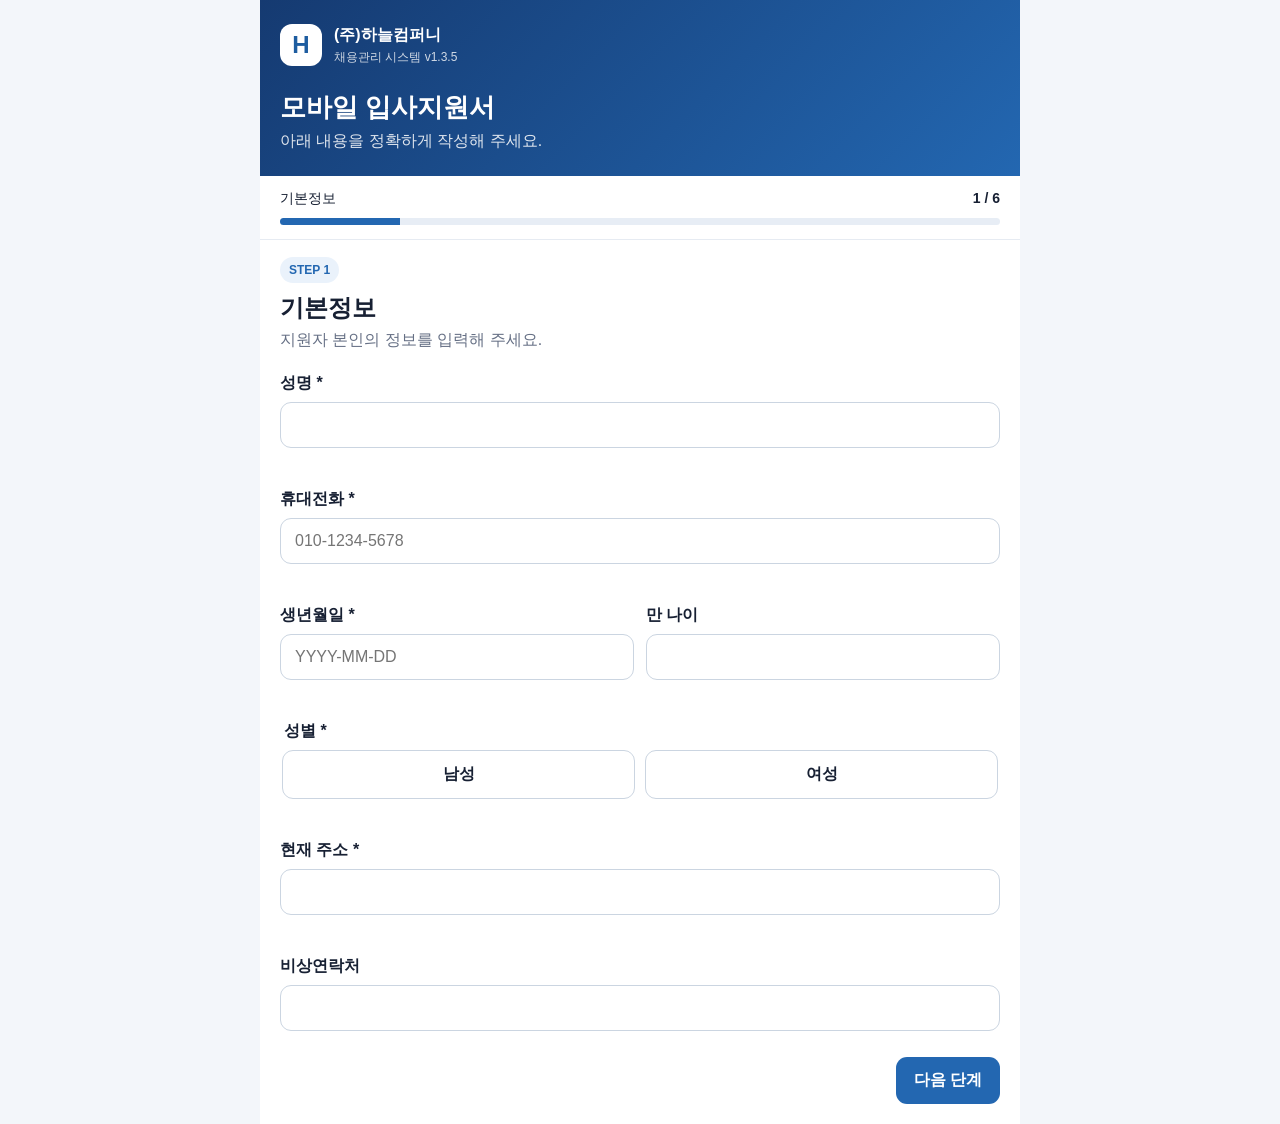
==== index.html @ ff59d613 "1.4.0" ====
<!DOCTYPE html>
<html lang="ko">
<head>
  <meta charset="UTF-8">
  <meta name="viewport" content="width=device-width, initial-scale=1.0, maximum-scale=1.0, user-scalable=no">
  <meta name="description" content="(주)하늘컴퍼니 모바일 입사지원서">
  <title>입사지원서 | (주)하늘컴퍼니</title>
  <link rel="stylesheet" href="./css/style.css?v=1.4.0">
</head>
<body>
<div class="app-container">
  <header class="app-header">
    <div class="brand-row">
      <div class="brand-symbol">H</div>
      <div><strong>(주)하늘컴퍼니</strong><span>채용관리 시스템 v1.3.5</span></div>
    </div>
    <h1>모바일 입사지원서</h1>
    <p>아래 내용을 정확하게 작성해 주세요.</p>
  </header>

  <section class="progress-section">
    <div class="progress-info">
      <span id="currentStepText">기본정보</span>
      <strong><span id="currentStepNumber">1</span> / 6</strong>
    </div>
    <div class="progress-bar"><div id="progressBarFill"></div></div>
  </section>

  <main class="form-container">
    <form id="applicationForm" novalidate>
      <section class="form-step active" data-step="1">
        <div class="section-heading"><span>STEP 1</span><h2>기본정보</h2><p>지원자 본인의 정보를 입력해 주세요.</p></div>
        <div class="form-group"><label for="koreanName">성명 *</label><input id="koreanName" name="koreanName" required><p class="field-error" id="koreanNameError"></p></div>
        <div class="form-group"><label for="phone">휴대전화 *</label><input id="phone" name="phone" type="tel" inputmode="numeric" maxlength="13" placeholder="010-1234-5678" required><p class="field-error" id="phoneError"></p></div>
        <div class="form-row">
          <div class="form-group"><label for="birthDate">생년월일 *</label><input id="birthDate" name="birthDate" inputmode="numeric" maxlength="10" placeholder="YYYY-MM-DD" required><p class="field-error" id="birthDateError"></p></div>
          <div class="form-group"><label for="age">만 나이</label><input id="age" readonly></div>
        </div>
        <fieldset class="form-group"><legend>성별 *</legend><div class="choice-grid"><label><input type="radio" name="gender" value="남성"><span>남성</span></label><label><input type="radio" name="gender" value="여성"><span>여성</span></label></div><p class="field-error" id="genderError"></p></fieldset>
        <div class="form-group"><label for="address">현재 주소 *</label><input id="address" name="address" required><p class="field-error" id="addressError"></p></div>
        <div class="form-group"><label for="emergencyPhone">비상연락처</label><input id="emergencyPhone" name="emergencyPhone" type="tel" inputmode="numeric" maxlength="13"></div>
        <div class="navigation"><span></span><button type="button" class="btn primary" data-next="2">다음 단계</button></div>
      </section>

      <section class="form-step" data-step="2">
        <div class="section-heading"><span>STEP 2</span><h2>학력 및 경력사항</h2><p>최종학력과 최근 경력을 입력해 주세요.</p></div>
        <div class="form-row">
          <div class="form-group"><label for="graduationYear">졸업년도</label><input id="graduationYear" name="graduationYear" type="number" inputmode="numeric"></div>
          <div class="form-group"><label for="schoolName">학교명</label><input id="schoolName" name="schoolName"></div>
        </div>
        <div id="careerContainer"></div>
        <div class="navigation"><button type="button" class="btn secondary" data-prev="1">이전</button><button type="button" class="btn primary" data-next="3">다음 단계</button></div>
      </section>

      <section class="form-step" data-step="3">
        <div class="section-heading"><span>STEP 3</span><h2>근무조건</h2><p>희망 근무조건을 선택해 주세요.</p></div>
        <fieldset class="form-group"><legend>희망 근무형태</legend><div class="choice-grid"><label><input type="radio" name="workType" value="주간"><span>주간</span></label><label><input type="radio" name="workType" value="야간"><span>야간</span></label><label><input type="radio" name="workType" value="2교대"><span>2교대</span></label><label><input type="radio" name="workType" value="상관없음"><span>상관없음</span></label></div></fieldset>
        <fieldset class="form-group"><legend>출퇴근 방법</legend><div class="choice-grid"><label><input type="radio" name="commuteType" value="자차"><span>자차</span></label><label><input type="radio" name="commuteType" value="대중교통"><span>대중교통</span></label><label><input type="radio" name="commuteType" value="통근버스"><span>통근버스</span></label><label><input type="radio" name="commuteType" value="도보"><span>도보</span></label></div></fieldset>
        <div class="form-group hidden" id="shuttleLocationGroup">
          <label for="shuttleLocation">통근버스 탑승 희망 위치 *</label>
          <input id="shuttleLocation" name="shuttleLocation" placeholder="예: 향남 홈플러스 앞, 병점역 1번 출구">
          <p class="hint">정확한 승차 위치를 확인하기 위한 정보입니다.</p>
          <p class="field-error" id="shuttleLocationError"></p>
        </div>
        <fieldset class="form-group insurance-panel">
          <legend>희망 고용 방식 *</legend>
          <p class="insurance-guide">아래 내용을 확인한 후 현재 희망하시는 방식 한 가지를 선택해 주세요.</p>
          <div class="insurance-options">
            <label class="insurance-choice">
              <input type="radio" name="insurancePreference" value="입사 시 4대보험 가입 희망">
              <span>
                <strong>1. 입사 시 4대보험 가입</strong>
                <small>입사일부터 국민연금·건강보험·고용보험·산재보험 적용을 희망합니다.</small>
              </span>
            </label>
            <label class="insurance-choice">
              <input type="radio" name="insurancePreference" value="입사 후 3개월간 3.3% 사업소득 신고 후 4대보험 가입 희망">
              <span>
                <strong>2. 3개월간 3.3% 신고 후 4대보험 가입</strong>
                <small>입사 후 초기 3개월은 3.3% 사업소득 신고 방식으로 진행한 뒤 4대보험 가입을 희망합니다.</small>
              </span>
            </label>
            <label class="insurance-choice">
              <input type="radio" name="insurancePreference" value="3.3% 사업소득 신고 희망">
              <span>
                <strong>3. 3.3% 사업소득 신고</strong>
                <small>보수 지급 시 3.3% 원천징수되는 사업소득 신고 방식을 희망합니다.</small>
              </span>
            </label>
          </div>
          <p class="field-error" id="insurancePreferenceError"></p>
        </fieldset>

        <div class="information-box insurance-information">
          <strong>꼭 확인해 주세요</strong>
          <p>선택하신 항목은 지원자의 현재 희망사항을 확인하기 위한 내용입니다.</p>
          <p>실제 고용 형태와 4대보험 적용 여부는 업무 방식, 근무 조건 및 입사 협의 결과에 따라 최종 결정됩니다.</p>
          <p>입사 전 담당자가 세부 내용을 다시 안내해 드립니다.</p>
        </div>
        <div class="form-group"><label for="availableStartDate">출근 가능일</label><input id="availableStartDate" name="availableStartDate" inputmode="numeric" maxlength="10" placeholder="YYYY-MM-DD"></div>
        <div class="form-group"><label for="workConditionNote">추가 요청사항</label><textarea id="workConditionNote" name="workConditionNote" rows="4"></textarea></div>
        <div class="navigation"><button type="button" class="btn secondary" data-prev="2">이전</button><button type="button" class="btn primary" data-next="4">다음 단계</button></div>
      </section>

      <section class="form-step" data-step="4">
        <div class="section-heading"><span>STEP 4</span><h2>사진 및 이력서</h2><p>사진을 직접 맞춘 뒤 확정해 주세요.</p></div>

        <div class="upload-card">
          <h3>지원자 사진 *</h3>
          <p class="hint">JPG, PNG, WEBP / 최대 10MB</p>
          <input id="profilePhoto" type="file" accept="image/jpeg,image/png,image/webp" hidden>
          <button type="button" class="btn primary full" id="choosePhotoButton">사진 선택</button>
          <p class="field-error" id="profilePhotoError"></p>
          <div id="profilePhotoPreview" class="photo-result hidden">
            <img id="profilePhotoPreviewImage" alt="확정된 지원자 사진">
            <div><strong>사진 확정 완료</strong><p>출력용 3:4 비율로 저장됩니다.</p><button type="button" class="btn secondary small" id="changePhotoButton">다시 선택</button></div>
          </div>
        </div>

        <div class="upload-card">
          <h3>이력서 첨부</h3>
          <p class="hint">PDF, HWP, DOC, DOCX / 최대 15MB / 1개</p>
          <input id="resumeFile" type="file" accept=".pdf,.hwp,.doc,.docx" hidden>
          <button type="button" class="btn secondary full" id="chooseResumeButton">이력서 선택</button>
          <p class="field-error" id="resumeFileError"></p>
          <div id="resumeFilePreview" class="file-result hidden"></div>
        </div>

        <div class="navigation"><button type="button" class="btn secondary" data-prev="3">이전</button><button type="button" class="btn primary" id="step4NextButton">다음 단계</button></div>
      </section>

      <section class="form-step" data-step="5">
        <div class="section-heading"><span>STEP 5</span><h2>개인정보 동의 및 서명</h2><p>내용을 확인한 후 서명해 주세요.</p></div>
        <label class="consent-box"><input type="checkbox" id="privacyConsent" name="privacyConsent" value="동의"><span>입사지원 및 채용절차 진행을 위한 개인정보 수집·이용에 동의합니다.</span></label>
        <p class="field-error" id="privacyConsentError"></p>
        <div class="signature-card">
          <div class="signature-head"><strong>전자서명 *</strong><button type="button" class="text-button" id="clearSignatureButton">지우기</button></div>
          <div class="signature-wrap"><canvas id="signatureCanvas"></canvas><span id="signaturePlaceholder">손가락 또는 마우스로 서명해 주세요.</span></div>
          <input type="hidden" id="signatureData" name="signatureData">
          <p class="field-error" id="signatureError"></p>
        </div>
        <div class="navigation"><button type="button" class="btn secondary" data-prev="4">이전</button><button type="button" class="btn primary" id="step5NextButton">최종 확인</button></div>
      </section>

      <section class="form-step" data-step="6">
        <div class="section-heading"><span>STEP 6</span><h2>최종 확인</h2><p>실제로 제출될 내용을 확인해 주세요.</p></div>
        <div id="finalPreview" class="final-preview"></div>
        <section class="preview-card">
          <h3>사진 및 첨부파일</h3>
          <div id="finalPhotoPreview"></div>
          <div id="finalAttachmentPreview"></div>
        </section>
        <section class="preview-card">
          <h3>전자서명</h3>
          <img id="previewSignatureImage" class="signature-preview" alt="전자서명">
        </section>
        <p class="field-error" id="finalSubmitError"></p>
        <div class="navigation"><button type="button" class="btn secondary" data-prev="5">수정하기</button><button type="button" class="btn primary" id="finalSubmitButton">최종 제출</button></div>
      </section>
    </form>
  </main>
</div>

<div id="photoEditorModal" class="modal hidden" role="dialog" aria-modal="true" aria-label="사진 조정">
  <div class="modal-panel">
    <div class="modal-head"><div><strong>사진 위치 맞추기</strong><p>중앙의 점선 3:4 프레임 안에 들어온 부분만 저장됩니다. 사진을 이동·확대해 맞춰 주세요.</p></div><button type="button" id="closePhotoEditorButton" class="icon-button">×</button></div>
    <div id="cropStage" class="crop-stage">
      <canvas id="cropCanvas" width="600" height="800"></canvas>
      <div class="crop-guide"><div class="face-guide"></div></div>
    </div>
    <p class="hint crop-help">얼굴을 타원에 맞추고, 저장할 부분을 중앙 점선 3:4 프레임 안에 배치해 주세요.</p>
    <div class="photo-tool-grid">
      <button type="button" class="btn secondary" id="rotateLeftButton">↺ 왼쪽 90°</button>
      <button type="button" class="btn secondary" id="rotateRightButton">↻ 오른쪽 90°</button>
      <button type="button" class="btn secondary" id="autoFitButton">자동 맞춤</button>
    </div>
    <label class="zoom-control">축소 · 확대
      <input id="photoZoom" type="range" min="1" max="3" step="0.01" value="1">
    </label>
    <p class="hint crop-help">한 손가락/마우스: 이동 · 두 손가락/슬라이더: 확대·축소</p>
    <div class="editor-actions"><button type="button" class="btn secondary" id="cancelPhotoButton">취소</button><button type="button" class="btn primary" id="confirmPhotoButton">이 사진 사용</button></div>
  </div>
</div>

<script src="./js/config.js?v=1.4.0"></script>
<script src="./js/upload.js?v=1.4.0"></script>
<script src="./js/script.js?v=1.4.0"></script>
</body>
</html>
---- css/style.css ----
*{box-sizing:border-box}html,body{margin:0;background:#f3f6fa;color:#172033;font-family:-apple-system,BlinkMacSystemFont,"Segoe UI","Noto Sans KR",sans-serif}button,input,textarea{font:inherit}.hidden{display:none!important}.app-container{max-width:760px;margin:0 auto;min-height:100vh;background:#fff}.app-header{padding:24px 20px;background:linear-gradient(135deg,#153a71,#2367b1);color:#fff}.brand-row{display:flex;gap:12px;align-items:center}.brand-symbol{width:42px;height:42px;border-radius:12px;background:#fff;color:#1e5da0;display:grid;place-items:center;font-weight:900;font-size:24px}.brand-row strong,.brand-row span{display:block}.brand-row span{font-size:12px;opacity:.8;margin-top:3px}.app-header h1{font-size:26px;margin:24px 0 6px}.app-header p{margin:0;opacity:.86}.progress-section{position:sticky;top:0;z-index:20;background:#fff;padding:14px 20px;border-bottom:1px solid #e6ebf2}.progress-info{display:flex;justify-content:space-between;font-size:14px}.progress-bar{height:7px;background:#e7edf5;border-radius:10px;margin-top:10px;overflow:hidden}.progress-bar div{height:100%;width:16.66%;background:#2367b1;transition:.25s}.form-container{padding:20px}.form-step{display:none}.form-step.active{display:block}.section-heading{margin-bottom:22px}.section-heading span{font-size:12px;font-weight:800;color:#2367b1;background:#eaf2fb;padding:6px 9px;border-radius:20px}.section-heading h2{font-size:24px;margin:14px 0 6px}.section-heading p{margin:0;color:#667085}.form-group{margin-bottom:18px;border:0;padding:0}.form-group label,.form-group legend{display:block;font-weight:700;margin-bottom:8px}.form-group input,.form-group textarea{width:100%;border:1px solid #cbd5e1;border-radius:11px;padding:13px 14px;background:#fff;outline:none}.form-group input:focus,.form-group textarea:focus{border-color:#2367b1;box-shadow:0 0 0 3px rgba(35,103,177,.12)}.form-row{display:grid;grid-template-columns:1fr 1fr;gap:12px}.choice-grid{display:grid;grid-template-columns:repeat(2,1fr);gap:10px}.choice-grid label{margin:0;position:relative}.choice-grid input{position:absolute;opacity:0}.choice-grid span{display:block;text-align:center;padding:13px;border:1px solid #cbd5e1;border-radius:11px;background:#fff}.choice-grid input:checked+span{border-color:#2367b1;background:#edf5ff;color:#174f8f;font-weight:800}.field-error{min-height:18px;color:#d92d20;font-size:13px;margin:5px 0 0}.navigation{display:flex;justify-content:space-between;gap:10px;margin-top:26px}.btn{border:0;border-radius:11px;padding:13px 18px;font-weight:800;cursor:pointer}.btn.primary{background:#2367b1;color:#fff}.btn.secondary{background:#e9eef5;color:#27364b}.btn.full{width:100%}.btn.small{padding:8px 11px;font-size:13px}.career-card,.upload-card,.signature-card,.preview-card{border:1px solid #e0e7ef;border-radius:16px;padding:17px;margin-bottom:16px;background:#fff}.career-card h3,.upload-card h3,.preview-card h3{margin:0 0 10px}.hint{font-size:13px;color:#667085}.photo-result{display:flex;gap:15px;align-items:center;margin-top:14px;padding:12px;background:#f6f8fb;border-radius:12px}.photo-result img{width:90px;aspect-ratio:3/4;object-fit:cover;border-radius:8px}.photo-result p{font-size:13px;color:#667085;margin:4px 0 9px}.file-result{margin-top:14px}.file-item{display:flex;justify-content:space-between;gap:10px;align-items:center;background:#f6f8fb;padding:12px;border-radius:12px}.file-item span{font-size:13px;color:#667085;display:block;margin-top:3px}.consent-box{display:flex;align-items:flex-start;gap:10px;padding:16px;border:1px solid #cbd5e1;border-radius:14px}.consent-box input{width:20px;height:20px}.signature-head{display:flex;justify-content:space-between;align-items:center;margin-bottom:10px}.text-button,.icon-button{border:0;background:transparent;color:#2367b1;font-weight:800}.signature-wrap{height:190px;border:2px dashed #b8c5d6;border-radius:12px;position:relative;background:#fff;touch-action:none}.signature-wrap canvas{width:100%;height:100%;display:block}.signature-wrap span{position:absolute;inset:0;display:grid;place-items:center;color:#98a2b3;pointer-events:none}.final-preview{display:grid;gap:12px}.preview-section{border:1px solid #e0e7ef;border-radius:14px;padding:15px}.preview-section h3{margin:0 0 10px}.preview-row{display:grid;grid-template-columns:110px 1fr;border-top:1px solid #eef2f6;padding:9px 0}.preview-row:first-of-type{border-top:0}.preview-row dt{font-weight:700;color:#475467}.preview-row dd{margin:0;word-break:break-word}.final-photo{width:120px;aspect-ratio:3/4;object-fit:cover;border-radius:10px;border:1px solid #d8e0ea}.signature-preview{width:100%;height:120px;object-fit:contain;border:1px solid #e0e7ef;border-radius:10px}.modal{position:fixed;inset:0;z-index:100;background:rgba(10,20,35,.76);display:flex;align-items:center;justify-content:center;padding:16px}.modal-panel{width:min(100%,480px);max-height:96vh;overflow:auto;background:#fff;border-radius:18px;padding:16px}.modal-head{display:flex;justify-content:space-between;gap:10px}.modal-head strong{font-size:20px}.modal-head p{font-size:13px;color:#667085;margin:5px 0 12px}.icon-button{font-size:32px;color:#667085}.crop-stage{width:min(100%,360px);aspect-ratio:3/4;margin:auto;position:relative;background:#111;overflow:hidden;touch-action:none;border-radius:10px}.crop-stage canvas{width:100%;height:100%;display:block}.crop-guide{position:absolute;inset:0;border:2px solid rgba(255,255,255,.9);pointer-events:none;box-shadow:inset 0 0 0 999px rgba(0,0,0,.08)}.face-guide{position:absolute;width:52%;height:43%;left:24%;top:13%;border:1px dashed rgba(255,255,255,.75);border-radius:50%}.zoom-control{display:block;font-weight:700;margin:16px 0}.zoom-control input{width:100%;margin-top:8px}.editor-actions{display:grid;grid-template-columns:1fr 1fr;gap:10px}@media(max-width:520px){.form-container{padding:16px}.form-row{grid-template-columns:1fr}.app-header h1{font-size:23px}.preview-row{grid-template-columns:92px 1fr}.navigation .btn{flex:1}}
.crop-help{text-align:center;margin:12px 0 4px}.crop-stage{user-select:none;-webkit-user-select:none;-webkit-touch-callout:none}

.photo-tool-grid{display:grid;grid-template-columns:1fr 1fr 1fr;gap:8px;margin:14px 0 4px}
.photo-tool-grid .btn{padding:11px 8px;font-size:13px}
.crop-guide:before,.crop-guide:after{content:"";position:absolute;left:8%;right:8%;border-top:1px dashed rgba(255,255,255,.45)}
.crop-guide:before{top:33.33%}.crop-guide:after{top:66.66%}
.face-guide:before,.face-guide:after{content:"";position:absolute;background:rgba(255,255,255,.45)}
.face-guide:before{left:50%;top:-18%;bottom:-18%;width:1px}
.face-guide:after{top:50%;left:-18%;right:-18%;height:1px}
@media(max-width:420px){.photo-tool-grid{grid-template-columns:1fr 1fr}.photo-tool-grid #autoFitButton{grid-column:1/-1}}

.signature-wrap{overflow:hidden}
.signature-wrap canvas{touch-action:none;cursor:crosshair;user-select:none;-webkit-user-select:none}
.signature-wrap.is-drawing{border-color:#2367b1}

.insurance-panel{margin-top:22px}
.insurance-guide{margin:0 0 12px;color:#667085;font-size:14px;line-height:1.55}
.insurance-options{display:grid;gap:10px}
.insurance-choice{display:flex;align-items:flex-start;gap:12px;padding:15px;border:1px solid #d9dee7;border-radius:12px;background:#fff;cursor:pointer}
.insurance-choice:has(input:checked){border-color:#2367b1;background:#f2f7ff}
.insurance-choice input{margin-top:4px}
.insurance-choice span{display:grid;gap:5px}
.insurance-choice strong{font-size:15px}
.insurance-choice small{color:#667085;line-height:1.45}
.information-box{margin:14px 0 20px;padding:16px;border-radius:12px;background:#f7f8fa;border:1px solid #e4e7ec}
.information-box strong{display:block;margin-bottom:8px}
.information-box p{margin:4px 0;color:#475467;font-size:13px;line-height:1.55}

/* v1.3.8: 화면 중앙의 실제 저장 영역과 동일한 3:4 프레임 */
.crop-guide{
  width:60%;
  height:60%;
  left:20%;
  top:20%;
  inset:auto;
  border:2px dashed rgba(255,255,255,.98);
  box-shadow:0 0 0 9999px rgba(0,0,0,.42);
}
.crop-guide:before,.crop-guide:after{
  left:0;
  right:0;
}
.face-guide{
  width:64%;
  height:45%;
  left:18%;
  top:11%;
}


/* v1.4.0: 사진 편집 가이드가 사진 위에 항상 선명하게 표시되도록 고정 */
.crop-stage{
  isolation:isolate;
  position:relative;
}
.crop-stage canvas{
  position:absolute;
  inset:0;
  z-index:1;
}
.crop-guide{
  display:block !important;
  visibility:visible !important;
  opacity:1 !important;
  position:absolute;
  width:60%;
  height:60%;
  left:20%;
  top:20%;
  inset:auto;
  z-index:20;
  border:3px dashed #fff;
  border-radius:4px;
  box-shadow:0 0 0 9999px rgba(0,0,0,.52),0 0 0 1px rgba(0,0,0,.5);
  pointer-events:none;
}
.crop-guide::before,.crop-guide::after{
  z-index:21;
  border-top:1px dashed rgba(255,255,255,.68);
}
.face-guide{
  display:block !important;
  visibility:visible !important;
  opacity:1 !important;
  z-index:22;
  border:2px dashed rgba(255,255,255,.9);
  box-shadow:0 0 0 1px rgba(0,0,0,.25);
}
.crop-guide .face-guide::before,.crop-guide .face-guide::after{
  background:rgba(255,255,255,.7);
}
.crop-stage::after{
  content:"3:4 저장 영역";
  position:absolute;
  z-index:23;
  left:50%;
  top:calc(20% + 8px);
  transform:translateX(-50%);
  padding:4px 8px;
  border-radius:999px;
  background:rgba(0,0,0,.65);
  color:#fff;
  font-size:12px;
  font-weight:800;
  line-height:1;
  pointer-events:none;
  white-space:nowrap;
}
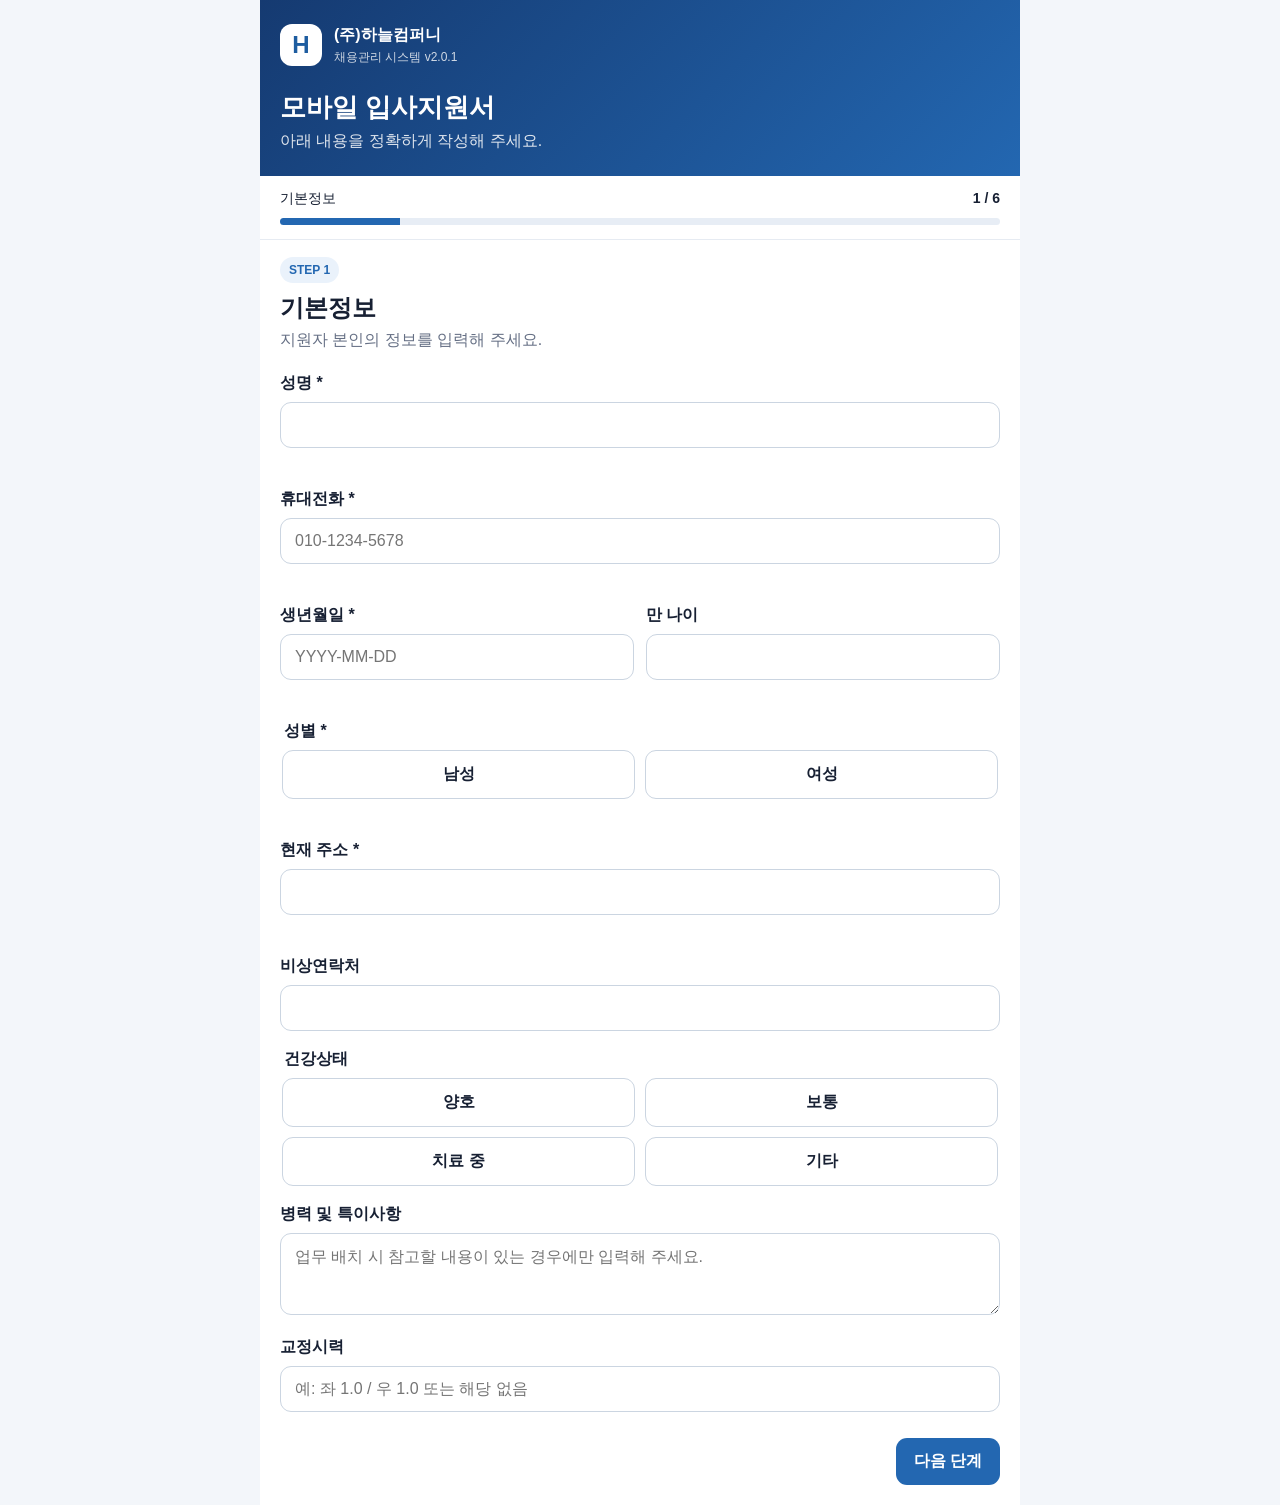
==== commit 5128c490: "v2.0.1" ====
--- a/index.html
+++ b/index.html
@@ -5,14 +5,14 @@
   <meta name="viewport" content="width=device-width, initial-scale=1.0, maximum-scale=1.0, user-scalable=no">
   <meta name="description" content="(주)하늘컴퍼니 모바일 입사지원서">
   <title>입사지원서 | (주)하늘컴퍼니</title>
-  <link rel="stylesheet" href="./css/style.css?v=1.4.0">
+  <link rel="stylesheet" href="./css/style.css?v=2.0.1">
 </head>
 <body>
 <div class="app-container">
   <header class="app-header">
     <div class="brand-row">
       <div class="brand-symbol">H</div>
-      <div><strong>(주)하늘컴퍼니</strong><span>채용관리 시스템 v1.3.5</span></div>
+      <div><strong>(주)하늘컴퍼니</strong><span>채용관리 시스템 v2.0.1</span></div>
     </div>
     <h1>모바일 입사지원서</h1>
     <p>아래 내용을 정확하게 작성해 주세요.</p>
@@ -39,6 +39,9 @@
         <fieldset class="form-group"><legend>성별 *</legend><div class="choice-grid"><label><input type="radio" name="gender" value="남성"><span>남성</span></label><label><input type="radio" name="gender" value="여성"><span>여성</span></label></div><p class="field-error" id="genderError"></p></fieldset>
         <div class="form-group"><label for="address">현재 주소 *</label><input id="address" name="address" required><p class="field-error" id="addressError"></p></div>
         <div class="form-group"><label for="emergencyPhone">비상연락처</label><input id="emergencyPhone" name="emergencyPhone" type="tel" inputmode="numeric" maxlength="13"></div>
+        <fieldset class="form-group"><legend>건강상태</legend><div class="choice-grid"><label><input type="radio" name="healthStatus" value="양호"><span>양호</span></label><label><input type="radio" name="healthStatus" value="보통"><span>보통</span></label><label><input type="radio" name="healthStatus" value="치료 중"><span>치료 중</span></label><label><input type="radio" name="healthStatus" value="기타"><span>기타</span></label></div></fieldset>
+        <div class="form-group"><label for="medicalHistory">병력 및 특이사항</label><textarea id="medicalHistory" name="medicalHistory" rows="3" placeholder="업무 배치 시 참고할 내용이 있는 경우에만 입력해 주세요."></textarea></div>
+        <div class="form-group"><label for="correctedVision">교정시력</label><input id="correctedVision" name="correctedVision" placeholder="예: 좌 1.0 / 우 1.0 또는 해당 없음"></div>
         <div class="navigation"><span></span><button type="button" class="btn primary" data-next="2">다음 단계</button></div>
       </section>
 
@@ -55,6 +58,11 @@
       <section class="form-step" data-step="3">
         <div class="section-heading"><span>STEP 3</span><h2>근무조건</h2><p>희망 근무조건을 선택해 주세요.</p></div>
         <fieldset class="form-group"><legend>희망 근무형태</legend><div class="choice-grid"><label><input type="radio" name="workType" value="주간"><span>주간</span></label><label><input type="radio" name="workType" value="야간"><span>야간</span></label><label><input type="radio" name="workType" value="2교대"><span>2교대</span></label><label><input type="radio" name="workType" value="상관없음"><span>상관없음</span></label></div></fieldset>
+        <fieldset class="form-group"><legend>근무형태</legend><div class="choice-grid"><label><input type="radio" name="employmentType" value="정규직"><span>정규직</span></label><label><input type="radio" name="employmentType" value="계약직"><span>계약직</span></label><label><input type="radio" name="employmentType" value="단기·아르바이트"><span>단기·아르바이트</span></label><label><input type="radio" name="employmentType" value="상관없음"><span>상관없음</span></label></div></fieldset>
+        <div class="form-row">
+          <fieldset class="form-group"><legend>잔업 가능</legend><div class="choice-grid"><label><input type="radio" name="overtimeAvailable" value="가능"><span>가능</span></label><label><input type="radio" name="overtimeAvailable" value="불가능"><span>불가능</span></label></div></fieldset>
+          <fieldset class="form-group"><legend>특근 가능</legend><div class="choice-grid"><label><input type="radio" name="weekendAvailable" value="가능"><span>가능</span></label><label><input type="radio" name="weekendAvailable" value="불가능"><span>불가능</span></label></div></fieldset>
+        </div>
         <fieldset class="form-group"><legend>출퇴근 방법</legend><div class="choice-grid"><label><input type="radio" name="commuteType" value="자차"><span>자차</span></label><label><input type="radio" name="commuteType" value="대중교통"><span>대중교통</span></label><label><input type="radio" name="commuteType" value="통근버스"><span>통근버스</span></label><label><input type="radio" name="commuteType" value="도보"><span>도보</span></label></div></fieldset>
         <div class="form-group hidden" id="shuttleLocationGroup">
           <label for="shuttleLocation">통근버스 탑승 희망 위치 *</label>
--- a/css/style.css
+++ b/css/style.css
@@ -107,3 +107,9 @@
   pointer-events:none;
   white-space:nowrap;
 }
+
+/* v2.0.0 얼굴 중심 소형 3:4 저장 프레임 */
+.crop-guide{width:44%!important;height:44%!important;left:28%!important;top:28%!important;}
+.face-guide{width:62%!important;height:46%!important;left:19%!important;top:10%!important;}
+.crop-stage::after{content:"얼굴 중심 3:4 저장 영역"!important;top:calc(28% + 7px)!important;font-size:11px;}
+.preview-row dd{white-space:pre-line;}
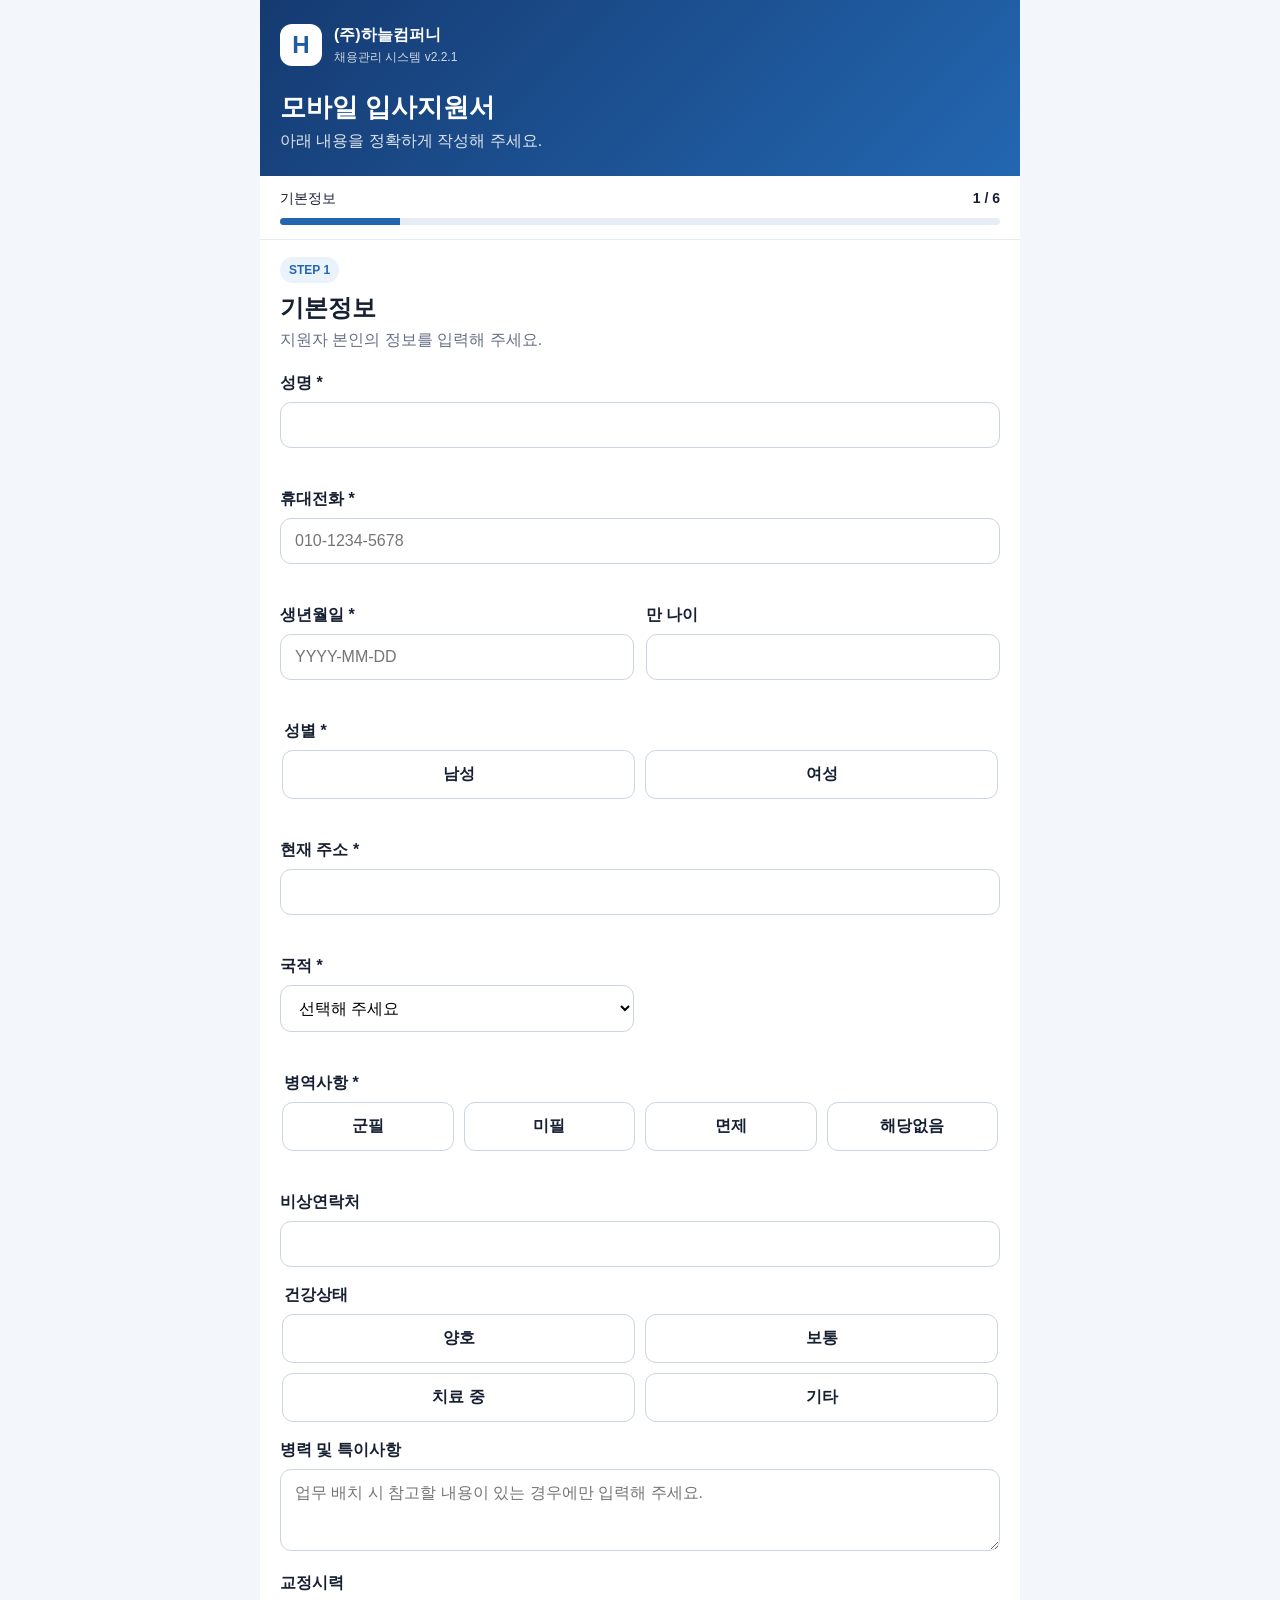
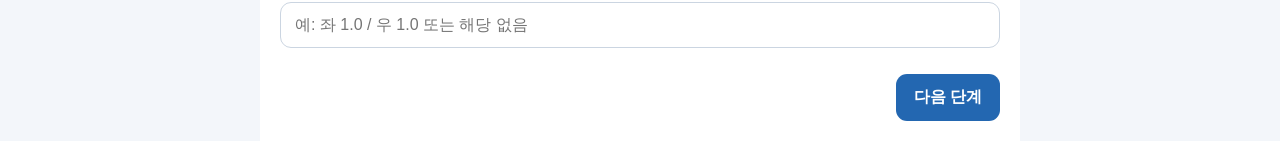
==== commit 4782fc03: "v2.2.1" ====
--- a/index.html
+++ b/index.html
@@ -5,14 +5,14 @@
   <meta name="viewport" content="width=device-width, initial-scale=1.0, maximum-scale=1.0, user-scalable=no">
   <meta name="description" content="(주)하늘컴퍼니 모바일 입사지원서">
   <title>입사지원서 | (주)하늘컴퍼니</title>
-  <link rel="stylesheet" href="./css/style.css?v=2.0.1">
+  <link rel="stylesheet" href="./css/style.css?v=2.2.1">
 </head>
 <body>
 <div class="app-container">
   <header class="app-header">
     <div class="brand-row">
       <div class="brand-symbol">H</div>
-      <div><strong>(주)하늘컴퍼니</strong><span>채용관리 시스템 v2.0.1</span></div>
+      <div><strong>(주)하늘컴퍼니</strong><span>채용관리 시스템 v2.2.1</span></div>
     </div>
     <h1>모바일 입사지원서</h1>
     <p>아래 내용을 정확하게 작성해 주세요.</p>
@@ -38,6 +38,11 @@
         </div>
         <fieldset class="form-group"><legend>성별 *</legend><div class="choice-grid"><label><input type="radio" name="gender" value="남성"><span>남성</span></label><label><input type="radio" name="gender" value="여성"><span>여성</span></label></div><p class="field-error" id="genderError"></p></fieldset>
         <div class="form-group"><label for="address">현재 주소 *</label><input id="address" name="address" required><p class="field-error" id="addressError"></p></div>
+        <div class="form-row">
+          <div class="form-group"><label for="nationality">국적 *</label><select id="nationality" name="nationality" required><option value="">선택해 주세요</option><option value="대한민국">대한민국</option><option value="베트남">베트남</option><option value="중국">중국</option><option value="필리핀">필리핀</option><option value="태국">태국</option><option value="네팔">네팔</option><option value="캄보디아">캄보디아</option><option value="인도네시아">인도네시아</option><option value="기타">기타</option></select><p class="field-error" id="nationalityError"></p></div>
+          <div class="form-group hidden" id="nationalityOtherGroup"><label for="nationalityOther">기타 국적 *</label><input id="nationalityOther" name="nationalityOther" placeholder="국가명을 입력해 주세요"><p class="field-error" id="nationalityOtherError"></p></div>
+        </div>
+        <fieldset class="form-group"><legend>병역사항 *</legend><div class="choice-grid military-grid"><label><input type="radio" name="militaryStatus" value="군필"><span>군필</span></label><label><input type="radio" name="militaryStatus" value="미필"><span>미필</span></label><label><input type="radio" name="militaryStatus" value="면제"><span>면제</span></label><label><input type="radio" name="militaryStatus" value="해당없음"><span>해당없음</span></label></div><p class="field-error" id="militaryStatusError"></p></fieldset>
         <div class="form-group"><label for="emergencyPhone">비상연락처</label><input id="emergencyPhone" name="emergencyPhone" type="tel" inputmode="numeric" maxlength="13"></div>
         <fieldset class="form-group"><legend>건강상태</legend><div class="choice-grid"><label><input type="radio" name="healthStatus" value="양호"><span>양호</span></label><label><input type="radio" name="healthStatus" value="보통"><span>보통</span></label><label><input type="radio" name="healthStatus" value="치료 중"><span>치료 중</span></label><label><input type="radio" name="healthStatus" value="기타"><span>기타</span></label></div></fieldset>
         <div class="form-group"><label for="medicalHistory">병력 및 특이사항</label><textarea id="medicalHistory" name="medicalHistory" rows="3" placeholder="업무 배치 시 참고할 내용이 있는 경우에만 입력해 주세요."></textarea></div>
@@ -143,7 +148,7 @@
         <p class="field-error" id="privacyConsentError"></p>
         <div class="signature-card">
           <div class="signature-head"><strong>전자서명 *</strong><button type="button" class="text-button" id="clearSignatureButton">지우기</button></div>
-          <div class="signature-wrap"><canvas id="signatureCanvas"></canvas><span id="signaturePlaceholder">손가락 또는 마우스로 서명해 주세요.</span></div>
+          <div class="signature-wrap"><canvas id="signatureCanvas"></canvas><div class="signature-guide" aria-hidden="true"><span>서명 영역</span></div><span id="signaturePlaceholder">점선 서명 영역 안에 서명해 주세요.</span></div>
           <input type="hidden" id="signatureData" name="signatureData">
           <p class="field-error" id="signatureError"></p>
         </div>
@@ -190,8 +195,8 @@
   </div>
 </div>
 
-<script src="./js/config.js?v=1.4.0"></script>
-<script src="./js/upload.js?v=1.4.0"></script>
-<script src="./js/script.js?v=1.4.0"></script>
+<script src="./js/config.js?v=2.2.1"></script>
+<script src="./js/upload.js?v=2.2.1"></script>
+<script src="./js/script.js?v=2.2.1"></script>
 </body>
 </html>
--- a/css/style.css
+++ b/css/style.css
@@ -1,4 +1,4 @@
-*{box-sizing:border-box}html,body{margin:0;background:#f3f6fa;color:#172033;font-family:-apple-system,BlinkMacSystemFont,"Segoe UI","Noto Sans KR",sans-serif}button,input,textarea{font:inherit}.hidden{display:none!important}.app-container{max-width:760px;margin:0 auto;min-height:100vh;background:#fff}.app-header{padding:24px 20px;background:linear-gradient(135deg,#153a71,#2367b1);color:#fff}.brand-row{display:flex;gap:12px;align-items:center}.brand-symbol{width:42px;height:42px;border-radius:12px;background:#fff;color:#1e5da0;display:grid;place-items:center;font-weight:900;font-size:24px}.brand-row strong,.brand-row span{display:block}.brand-row span{font-size:12px;opacity:.8;margin-top:3px}.app-header h1{font-size:26px;margin:24px 0 6px}.app-header p{margin:0;opacity:.86}.progress-section{position:sticky;top:0;z-index:20;background:#fff;padding:14px 20px;border-bottom:1px solid #e6ebf2}.progress-info{display:flex;justify-content:space-between;font-size:14px}.progress-bar{height:7px;background:#e7edf5;border-radius:10px;margin-top:10px;overflow:hidden}.progress-bar div{height:100%;width:16.66%;background:#2367b1;transition:.25s}.form-container{padding:20px}.form-step{display:none}.form-step.active{display:block}.section-heading{margin-bottom:22px}.section-heading span{font-size:12px;font-weight:800;color:#2367b1;background:#eaf2fb;padding:6px 9px;border-radius:20px}.section-heading h2{font-size:24px;margin:14px 0 6px}.section-heading p{margin:0;color:#667085}.form-group{margin-bottom:18px;border:0;padding:0}.form-group label,.form-group legend{display:block;font-weight:700;margin-bottom:8px}.form-group input,.form-group textarea{width:100%;border:1px solid #cbd5e1;border-radius:11px;padding:13px 14px;background:#fff;outline:none}.form-group input:focus,.form-group textarea:focus{border-color:#2367b1;box-shadow:0 0 0 3px rgba(35,103,177,.12)}.form-row{display:grid;grid-template-columns:1fr 1fr;gap:12px}.choice-grid{display:grid;grid-template-columns:repeat(2,1fr);gap:10px}.choice-grid label{margin:0;position:relative}.choice-grid input{position:absolute;opacity:0}.choice-grid span{display:block;text-align:center;padding:13px;border:1px solid #cbd5e1;border-radius:11px;background:#fff}.choice-grid input:checked+span{border-color:#2367b1;background:#edf5ff;color:#174f8f;font-weight:800}.field-error{min-height:18px;color:#d92d20;font-size:13px;margin:5px 0 0}.navigation{display:flex;justify-content:space-between;gap:10px;margin-top:26px}.btn{border:0;border-radius:11px;padding:13px 18px;font-weight:800;cursor:pointer}.btn.primary{background:#2367b1;color:#fff}.btn.secondary{background:#e9eef5;color:#27364b}.btn.full{width:100%}.btn.small{padding:8px 11px;font-size:13px}.career-card,.upload-card,.signature-card,.preview-card{border:1px solid #e0e7ef;border-radius:16px;padding:17px;margin-bottom:16px;background:#fff}.career-card h3,.upload-card h3,.preview-card h3{margin:0 0 10px}.hint{font-size:13px;color:#667085}.photo-result{display:flex;gap:15px;align-items:center;margin-top:14px;padding:12px;background:#f6f8fb;border-radius:12px}.photo-result img{width:90px;aspect-ratio:3/4;object-fit:cover;border-radius:8px}.photo-result p{font-size:13px;color:#667085;margin:4px 0 9px}.file-result{margin-top:14px}.file-item{display:flex;justify-content:space-between;gap:10px;align-items:center;background:#f6f8fb;padding:12px;border-radius:12px}.file-item span{font-size:13px;color:#667085;display:block;margin-top:3px}.consent-box{display:flex;align-items:flex-start;gap:10px;padding:16px;border:1px solid #cbd5e1;border-radius:14px}.consent-box input{width:20px;height:20px}.signature-head{display:flex;justify-content:space-between;align-items:center;margin-bottom:10px}.text-button,.icon-button{border:0;background:transparent;color:#2367b1;font-weight:800}.signature-wrap{height:190px;border:2px dashed #b8c5d6;border-radius:12px;position:relative;background:#fff;touch-action:none}.signature-wrap canvas{width:100%;height:100%;display:block}.signature-wrap span{position:absolute;inset:0;display:grid;place-items:center;color:#98a2b3;pointer-events:none}.final-preview{display:grid;gap:12px}.preview-section{border:1px solid #e0e7ef;border-radius:14px;padding:15px}.preview-section h3{margin:0 0 10px}.preview-row{display:grid;grid-template-columns:110px 1fr;border-top:1px solid #eef2f6;padding:9px 0}.preview-row:first-of-type{border-top:0}.preview-row dt{font-weight:700;color:#475467}.preview-row dd{margin:0;word-break:break-word}.final-photo{width:120px;aspect-ratio:3/4;object-fit:cover;border-radius:10px;border:1px solid #d8e0ea}.signature-preview{width:100%;height:120px;object-fit:contain;border:1px solid #e0e7ef;border-radius:10px}.modal{position:fixed;inset:0;z-index:100;background:rgba(10,20,35,.76);display:flex;align-items:center;justify-content:center;padding:16px}.modal-panel{width:min(100%,480px);max-height:96vh;overflow:auto;background:#fff;border-radius:18px;padding:16px}.modal-head{display:flex;justify-content:space-between;gap:10px}.modal-head strong{font-size:20px}.modal-head p{font-size:13px;color:#667085;margin:5px 0 12px}.icon-button{font-size:32px;color:#667085}.crop-stage{width:min(100%,360px);aspect-ratio:3/4;margin:auto;position:relative;background:#111;overflow:hidden;touch-action:none;border-radius:10px}.crop-stage canvas{width:100%;height:100%;display:block}.crop-guide{position:absolute;inset:0;border:2px solid rgba(255,255,255,.9);pointer-events:none;box-shadow:inset 0 0 0 999px rgba(0,0,0,.08)}.face-guide{position:absolute;width:52%;height:43%;left:24%;top:13%;border:1px dashed rgba(255,255,255,.75);border-radius:50%}.zoom-control{display:block;font-weight:700;margin:16px 0}.zoom-control input{width:100%;margin-top:8px}.editor-actions{display:grid;grid-template-columns:1fr 1fr;gap:10px}@media(max-width:520px){.form-container{padding:16px}.form-row{grid-template-columns:1fr}.app-header h1{font-size:23px}.preview-row{grid-template-columns:92px 1fr}.navigation .btn{flex:1}}
+*{box-sizing:border-box}html,body{margin:0;background:#f3f6fa;color:#172033;font-family:-apple-system,BlinkMacSystemFont,"Segoe UI","Noto Sans KR",sans-serif}button,input,textarea,select{font:inherit}.hidden{display:none!important}.app-container{max-width:760px;margin:0 auto;min-height:100vh;background:#fff}.app-header{padding:24px 20px;background:linear-gradient(135deg,#153a71,#2367b1);color:#fff}.brand-row{display:flex;gap:12px;align-items:center}.brand-symbol{width:42px;height:42px;border-radius:12px;background:#fff;color:#1e5da0;display:grid;place-items:center;font-weight:900;font-size:24px}.brand-row strong,.brand-row span{display:block}.brand-row span{font-size:12px;opacity:.8;margin-top:3px}.app-header h1{font-size:26px;margin:24px 0 6px}.app-header p{margin:0;opacity:.86}.progress-section{position:sticky;top:0;z-index:20;background:#fff;padding:14px 20px;border-bottom:1px solid #e6ebf2}.progress-info{display:flex;justify-content:space-between;font-size:14px}.progress-bar{height:7px;background:#e7edf5;border-radius:10px;margin-top:10px;overflow:hidden}.progress-bar div{height:100%;width:16.66%;background:#2367b1;transition:.25s}.form-container{padding:20px}.form-step{display:none}.form-step.active{display:block}.section-heading{margin-bottom:22px}.section-heading span{font-size:12px;font-weight:800;color:#2367b1;background:#eaf2fb;padding:6px 9px;border-radius:20px}.section-heading h2{font-size:24px;margin:14px 0 6px}.section-heading p{margin:0;color:#667085}.form-group{margin-bottom:18px;border:0;padding:0}.form-group label,.form-group legend{display:block;font-weight:700;margin-bottom:8px}.form-group input,.form-group textarea,.form-group select{width:100%;border:1px solid #cbd5e1;border-radius:11px;padding:13px 14px;background:#fff;outline:none}.form-group input:focus,.form-group textarea:focus,.form-group select:focus{border-color:#2367b1;box-shadow:0 0 0 3px rgba(35,103,177,.12)}.form-row{display:grid;grid-template-columns:1fr 1fr;gap:12px}.choice-grid{display:grid;grid-template-columns:repeat(2,1fr);gap:10px}.choice-grid label{margin:0;position:relative}.choice-grid input{position:absolute;opacity:0}.choice-grid span{display:block;text-align:center;padding:13px;border:1px solid #cbd5e1;border-radius:11px;background:#fff}.choice-grid input:checked+span{border-color:#2367b1;background:#edf5ff;color:#174f8f;font-weight:800}.field-error{min-height:18px;color:#d92d20;font-size:13px;margin:5px 0 0}.navigation{display:flex;justify-content:space-between;gap:10px;margin-top:26px}.btn{border:0;border-radius:11px;padding:13px 18px;font-weight:800;cursor:pointer}.btn.primary{background:#2367b1;color:#fff}.btn.secondary{background:#e9eef5;color:#27364b}.btn.full{width:100%}.btn.small{padding:8px 11px;font-size:13px}.career-card,.upload-card,.signature-card,.preview-card{border:1px solid #e0e7ef;border-radius:16px;padding:17px;margin-bottom:16px;background:#fff}.career-card h3,.upload-card h3,.preview-card h3{margin:0 0 10px}.hint{font-size:13px;color:#667085}.photo-result{display:flex;gap:15px;align-items:center;margin-top:14px;padding:12px;background:#f6f8fb;border-radius:12px}.photo-result img{width:90px;aspect-ratio:3/4;object-fit:cover;border-radius:8px}.photo-result p{font-size:13px;color:#667085;margin:4px 0 9px}.file-result{margin-top:14px}.file-item{display:flex;justify-content:space-between;gap:10px;align-items:center;background:#f6f8fb;padding:12px;border-radius:12px}.file-item span{font-size:13px;color:#667085;display:block;margin-top:3px}.consent-box{display:flex;align-items:flex-start;gap:10px;padding:16px;border:1px solid #cbd5e1;border-radius:14px}.consent-box input{width:20px;height:20px}.signature-head{display:flex;justify-content:space-between;align-items:center;margin-bottom:10px}.text-button,.icon-button{border:0;background:transparent;color:#2367b1;font-weight:800}.signature-wrap{height:190px;border:2px dashed #b8c5d6;border-radius:12px;position:relative;background:#fff;touch-action:none}.signature-wrap canvas{width:100%;height:100%;display:block}.signature-wrap span{position:absolute;inset:0;display:grid;place-items:center;color:#98a2b3;pointer-events:none}.final-preview{display:grid;gap:12px}.preview-section{border:1px solid #e0e7ef;border-radius:14px;padding:15px}.preview-section h3{margin:0 0 10px}.preview-row{display:grid;grid-template-columns:110px 1fr;border-top:1px solid #eef2f6;padding:9px 0}.preview-row:first-of-type{border-top:0}.preview-row dt{font-weight:700;color:#475467}.preview-row dd{margin:0;word-break:break-word}.final-photo{width:120px;aspect-ratio:3/4;object-fit:cover;border-radius:10px;border:1px solid #d8e0ea}.signature-preview{width:100%;height:120px;object-fit:contain;border:1px solid #e0e7ef;border-radius:10px}.modal{position:fixed;inset:0;z-index:100;background:rgba(10,20,35,.76);display:flex;align-items:center;justify-content:center;padding:16px}.modal-panel{width:min(100%,480px);max-height:96vh;overflow:auto;background:#fff;border-radius:18px;padding:16px}.modal-head{display:flex;justify-content:space-between;gap:10px}.modal-head strong{font-size:20px}.modal-head p{font-size:13px;color:#667085;margin:5px 0 12px}.icon-button{font-size:32px;color:#667085}.crop-stage{width:min(100%,360px);aspect-ratio:3/4;margin:auto;position:relative;background:#111;overflow:hidden;touch-action:none;border-radius:10px}.crop-stage canvas{width:100%;height:100%;display:block}.crop-guide{position:absolute;inset:0;border:2px solid rgba(255,255,255,.9);pointer-events:none;box-shadow:inset 0 0 0 999px rgba(0,0,0,.08)}.face-guide{position:absolute;width:52%;height:43%;left:24%;top:13%;border:1px dashed rgba(255,255,255,.75);border-radius:50%}.zoom-control{display:block;font-weight:700;margin:16px 0}.zoom-control input{width:100%;margin-top:8px}.editor-actions{display:grid;grid-template-columns:1fr 1fr;gap:10px}@media(max-width:520px){.form-container{padding:16px}.form-row{grid-template-columns:1fr}.app-header h1{font-size:23px}.preview-row{grid-template-columns:92px 1fr}.navigation .btn{flex:1}}
 .crop-help{text-align:center;margin:12px 0 4px}.crop-stage{user-select:none;-webkit-user-select:none;-webkit-touch-callout:none}
 
 .photo-tool-grid{display:grid;grid-template-columns:1fr 1fr 1fr;gap:8px;margin:14px 0 4px}
@@ -113,3 +113,11 @@
 .face-guide{width:62%!important;height:46%!important;left:19%!important;top:10%!important;}
 .crop-stage::after{content:"얼굴 중심 3:4 저장 영역"!important;top:calc(28% + 7px)!important;font-size:11px;}
 .preview-row dd{white-space:pre-line;}
+
+/* v2.2.1: nationality, military, guided signature */
+.form-group select{border:1px solid #cbd5e1;border-radius:11px;padding:13px 14px;background:#fff;outline:none}
+.signature-guide{position:absolute;left:15%;right:15%;top:22%;bottom:22%;border:2px dashed #5f7fa8;border-radius:8px;pointer-events:none}
+.signature-guide span{position:absolute;inset:auto 8px 6px auto;display:block!important;font-size:11px;color:#5f7fa8;background:rgba(255,255,255,.88);padding:2px 5px;border-radius:4px}
+.signature-wrap.has-signature #signaturePlaceholder{display:none}
+.military-grid{grid-template-columns:repeat(4,1fr)}
+@media(max-width:520px){.military-grid{grid-template-columns:repeat(2,1fr)}}
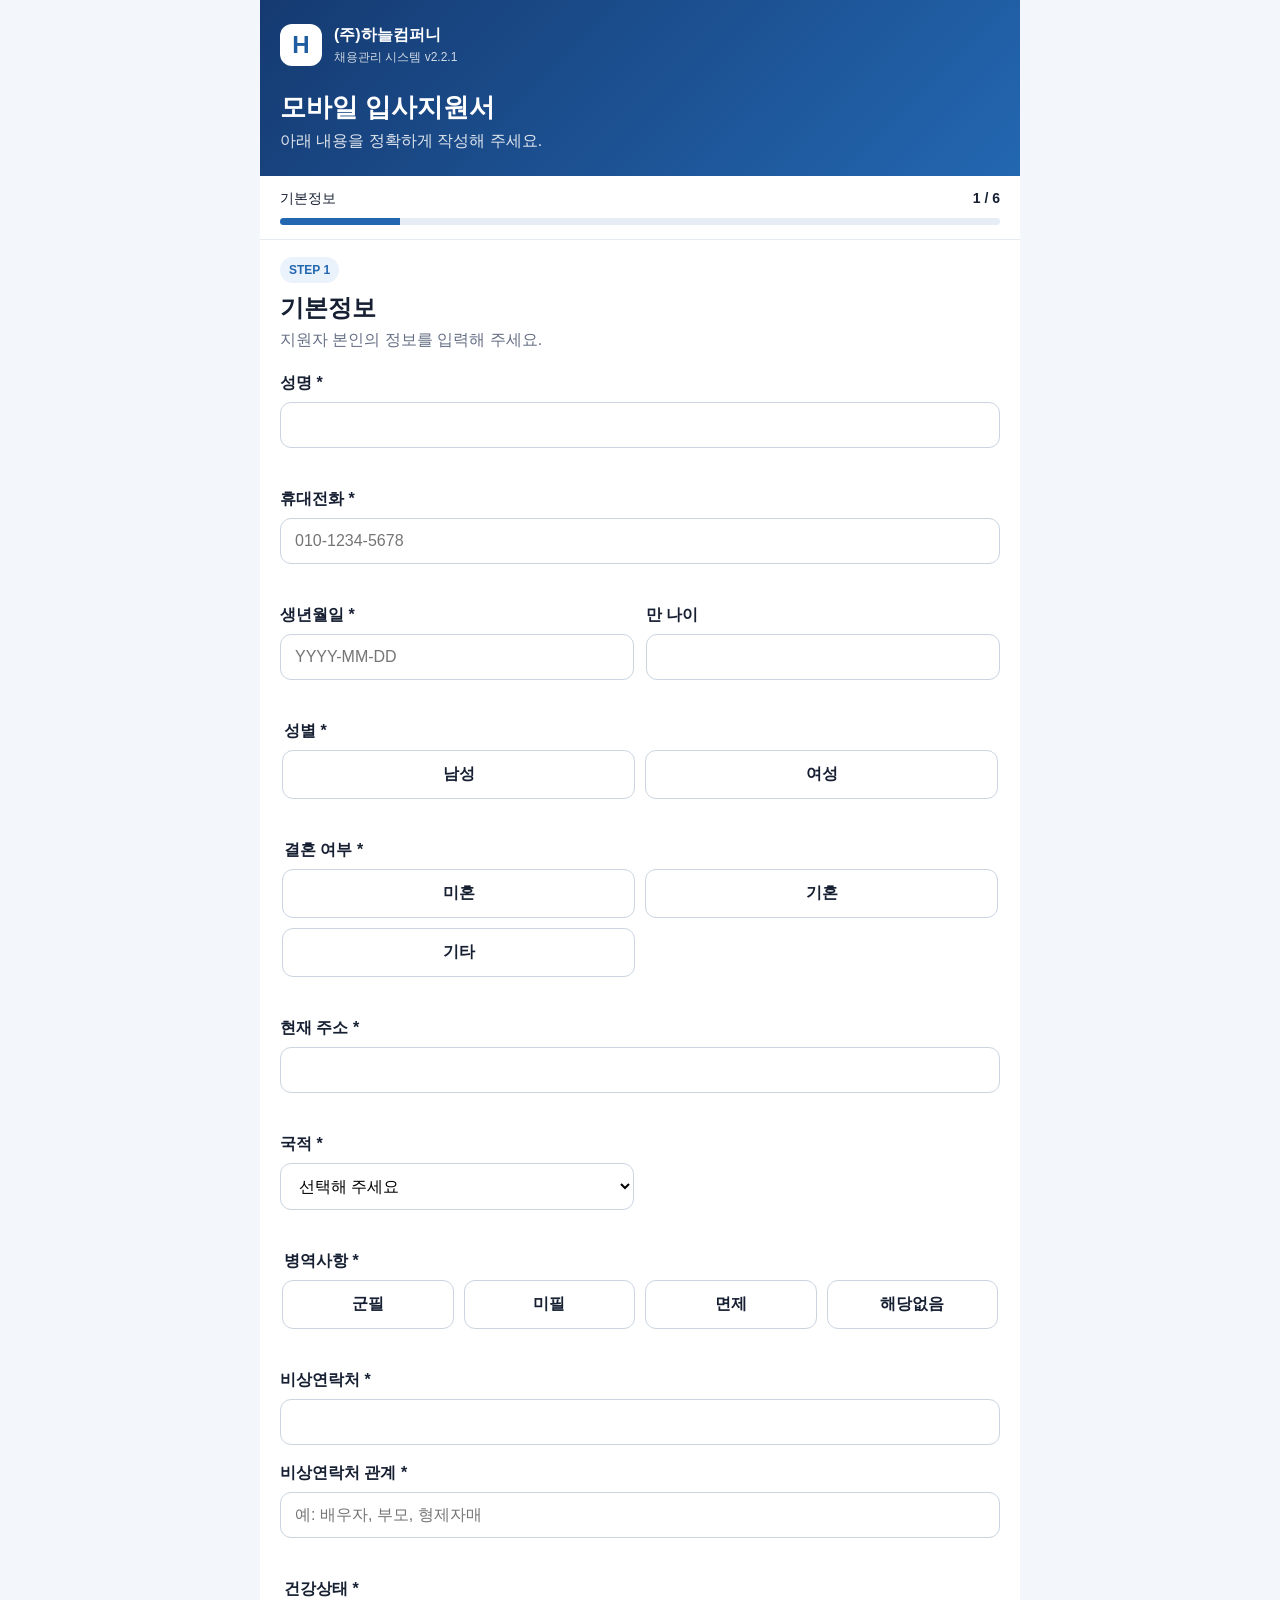
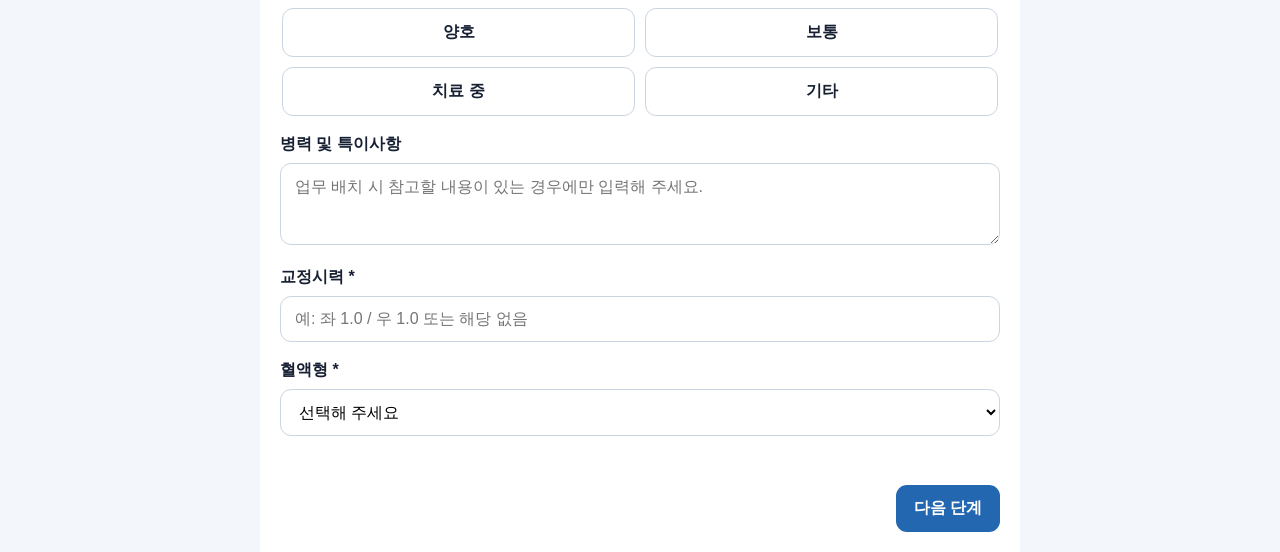
==== commit d4889432: "v5.5.8" ====
--- a/index.html
+++ b/index.html
@@ -34,7 +34,7 @@
         <div class="form-group"><label for="phone">휴대전화 *</label><input id="phone" name="phone" type="tel" inputmode="numeric" maxlength="13" placeholder="010-1234-5678" required><p class="field-error" id="phoneError"></p></div>
         <div class="form-row">
           <div class="form-group"><label for="birthDate">생년월일 *</label><input id="birthDate" name="birthDate" inputmode="numeric" maxlength="10" placeholder="YYYY-MM-DD" required><p class="field-error" id="birthDateError"></p></div>
-          <div class="form-group"><label for="age">만 나이</label><input id="age" readonly></div>
+          <div class="form-group"><label for="age">만 나이</label><input id="age" name="age" readonly></div>
         </div>
         <fieldset class="form-group"><legend>성별 *</legend><div class="choice-grid"><label><input type="radio" name="gender" value="남성"><span>남성</span></label><label><input type="radio" name="gender" value="여성"><span>여성</span></label></div><p class="field-error" id="genderError"></p></fieldset>
         <div class="form-group"><label for="address">현재 주소 *</label><input id="address" name="address" required><p class="field-error" id="addressError"></p></div>
@@ -42,6 +42,7 @@
           <div class="form-group"><label for="nationality">국적 *</label><select id="nationality" name="nationality" required><option value="">선택해 주세요</option><option value="대한민국">대한민국</option><option value="베트남">베트남</option><option value="중국">중국</option><option value="필리핀">필리핀</option><option value="태국">태국</option><option value="네팔">네팔</option><option value="캄보디아">캄보디아</option><option value="인도네시아">인도네시아</option><option value="기타">기타</option></select><p class="field-error" id="nationalityError"></p></div>
           <div class="form-group hidden" id="nationalityOtherGroup"><label for="nationalityOther">기타 국적 *</label><input id="nationalityOther" name="nationalityOther" placeholder="국가명을 입력해 주세요"><p class="field-error" id="nationalityOtherError"></p></div>
         </div>
+        <div class="form-group hidden" id="visaGroup"><label for="visa">비자 종류 *</label><select id="visa" name="visa"><option value="">선택해 주세요</option><option value="F-2">F-2</option><option value="F-4">F-4</option><option value="F-5">F-5</option><option value="F-6">F-6</option><option value="E-9">E-9</option><option value="H-2">H-2</option><option value="기타">기타</option></select><p class="field-error" id="visaError"></p></div>
         <fieldset class="form-group"><legend>병역사항 *</legend><div class="choice-grid military-grid"><label><input type="radio" name="militaryStatus" value="군필"><span>군필</span></label><label><input type="radio" name="militaryStatus" value="미필"><span>미필</span></label><label><input type="radio" name="militaryStatus" value="면제"><span>면제</span></label><label><input type="radio" name="militaryStatus" value="해당없음"><span>해당없음</span></label></div><p class="field-error" id="militaryStatusError"></p></fieldset>
         <div class="form-group"><label for="emergencyPhone">비상연락처</label><input id="emergencyPhone" name="emergencyPhone" type="tel" inputmode="numeric" maxlength="13"></div>
         <fieldset class="form-group"><legend>건강상태</legend><div class="choice-grid"><label><input type="radio" name="healthStatus" value="양호"><span>양호</span></label><label><input type="radio" name="healthStatus" value="보통"><span>보통</span></label><label><input type="radio" name="healthStatus" value="치료 중"><span>치료 중</span></label><label><input type="radio" name="healthStatus" value="기타"><span>기타</span></label></div></fieldset>
@@ -62,8 +63,7 @@
 
       <section class="form-step" data-step="3">
         <div class="section-heading"><span>STEP 3</span><h2>근무조건</h2><p>희망 근무조건을 선택해 주세요.</p></div>
-        <fieldset class="form-group"><legend>희망 근무형태</legend><div class="choice-grid"><label><input type="radio" name="workType" value="주간"><span>주간</span></label><label><input type="radio" name="workType" value="야간"><span>야간</span></label><label><input type="radio" name="workType" value="2교대"><span>2교대</span></label><label><input type="radio" name="workType" value="상관없음"><span>상관없음</span></label></div></fieldset>
-        <fieldset class="form-group"><legend>근무형태</legend><div class="choice-grid"><label><input type="radio" name="employmentType" value="정규직"><span>정규직</span></label><label><input type="radio" name="employmentType" value="계약직"><span>계약직</span></label><label><input type="radio" name="employmentType" value="단기·아르바이트"><span>단기·아르바이트</span></label><label><input type="radio" name="employmentType" value="상관없음"><span>상관없음</span></label></div></fieldset>
+        <fieldset class="form-group"><legend>근무형태</legend><div class="choice-grid work-type-grid"><label><input type="radio" name="workType" value="주간"><span>주간</span></label><label><input type="radio" name="workType" value="야간"><span>야간</span></label><label><input type="radio" name="workType" value="교대"><span>교대</span></label></div></fieldset>
         <div class="form-row">
           <fieldset class="form-group"><legend>잔업 가능</legend><div class="choice-grid"><label><input type="radio" name="overtimeAvailable" value="가능"><span>가능</span></label><label><input type="radio" name="overtimeAvailable" value="불가능"><span>불가능</span></label></div></fieldset>
           <fieldset class="form-group"><legend>특근 가능</legend><div class="choice-grid"><label><input type="radio" name="weekendAvailable" value="가능"><span>가능</span></label><label><input type="radio" name="weekendAvailable" value="불가능"><span>불가능</span></label></div></fieldset>
@@ -110,6 +110,22 @@
           <p>실제 고용 형태와 4대보험 적용 여부는 업무 방식, 근무 조건 및 입사 협의 결과에 따라 최종 결정됩니다.</p>
           <p>입사 전 담당자가 세부 내용을 다시 안내해 드립니다.</p>
         </div>
+
+        <div class="information-box details-panel">
+          <strong>작업복 치수</strong>
+          <div class="form-row compact-fields">
+            <div class="form-group"><label for="height">키(cm)</label><input id="height" name="height" type="number" inputmode="numeric" min="100" max="250" placeholder="예: 175"></div>
+            <div class="form-group"><label for="weight">몸무게(kg)</label><input id="weight" name="weight" type="number" inputmode="numeric" min="30" max="250" placeholder="예: 70"></div>
+          </div>
+        </div>
+        <div class="information-box details-panel">
+          <strong>급여통장</strong>
+          <div class="form-row compact-fields">
+            <div class="form-group"><label for="bankName">은행</label><input id="bankName" name="bankName" placeholder="예: 국민은행"></div>
+            <div class="form-group"><label for="accountHolder">예금주</label><input id="accountHolder" name="accountHolder" placeholder="지원자 본인 이름"></div>
+          </div>
+          <div class="form-group"><label for="accountNumber">계좌번호</label><input id="accountNumber" name="accountNumber" inputmode="numeric" placeholder="숫자 또는 하이픈 포함"></div>
+        </div>
         <div class="form-group"><label for="availableStartDate">출근 가능일</label><input id="availableStartDate" name="availableStartDate" inputmode="numeric" maxlength="10" placeholder="YYYY-MM-DD"></div>
         <div class="form-group"><label for="workConditionNote">추가 요청사항</label><textarea id="workConditionNote" name="workConditionNote" rows="4"></textarea></div>
         <div class="navigation"><button type="button" class="btn secondary" data-prev="2">이전</button><button type="button" class="btn primary" data-next="4">다음 단계</button></div>
@@ -197,6 +213,6 @@
 
 <script src="./js/config.js?v=2.2.1"></script>
 <script src="./js/upload.js?v=2.2.1"></script>
-<script src="./js/script.js?v=2.2.1"></script>
+<script src="./js/script.js?v=5.5.8"></script>
 </body>
 </html>
--- a/css/style.css
+++ b/css/style.css
@@ -121,3 +121,10 @@
 .signature-wrap.has-signature #signaturePlaceholder{display:none}
 .military-grid{grid-template-columns:repeat(4,1fr)}
 @media(max-width:520px){.military-grid{grid-template-columns:repeat(2,1fr)}}
+
+/* v2.3.0 */
+.work-type-grid{grid-template-columns:repeat(3,1fr)}
+.details-panel{background:#f8fafc}
+.details-panel>.form-row,.details-panel>.form-group{margin-top:12px}
+.compact-fields .form-group{margin-bottom:0}
+@media(max-width:520px){.work-type-grid{grid-template-columns:repeat(3,1fr)}}
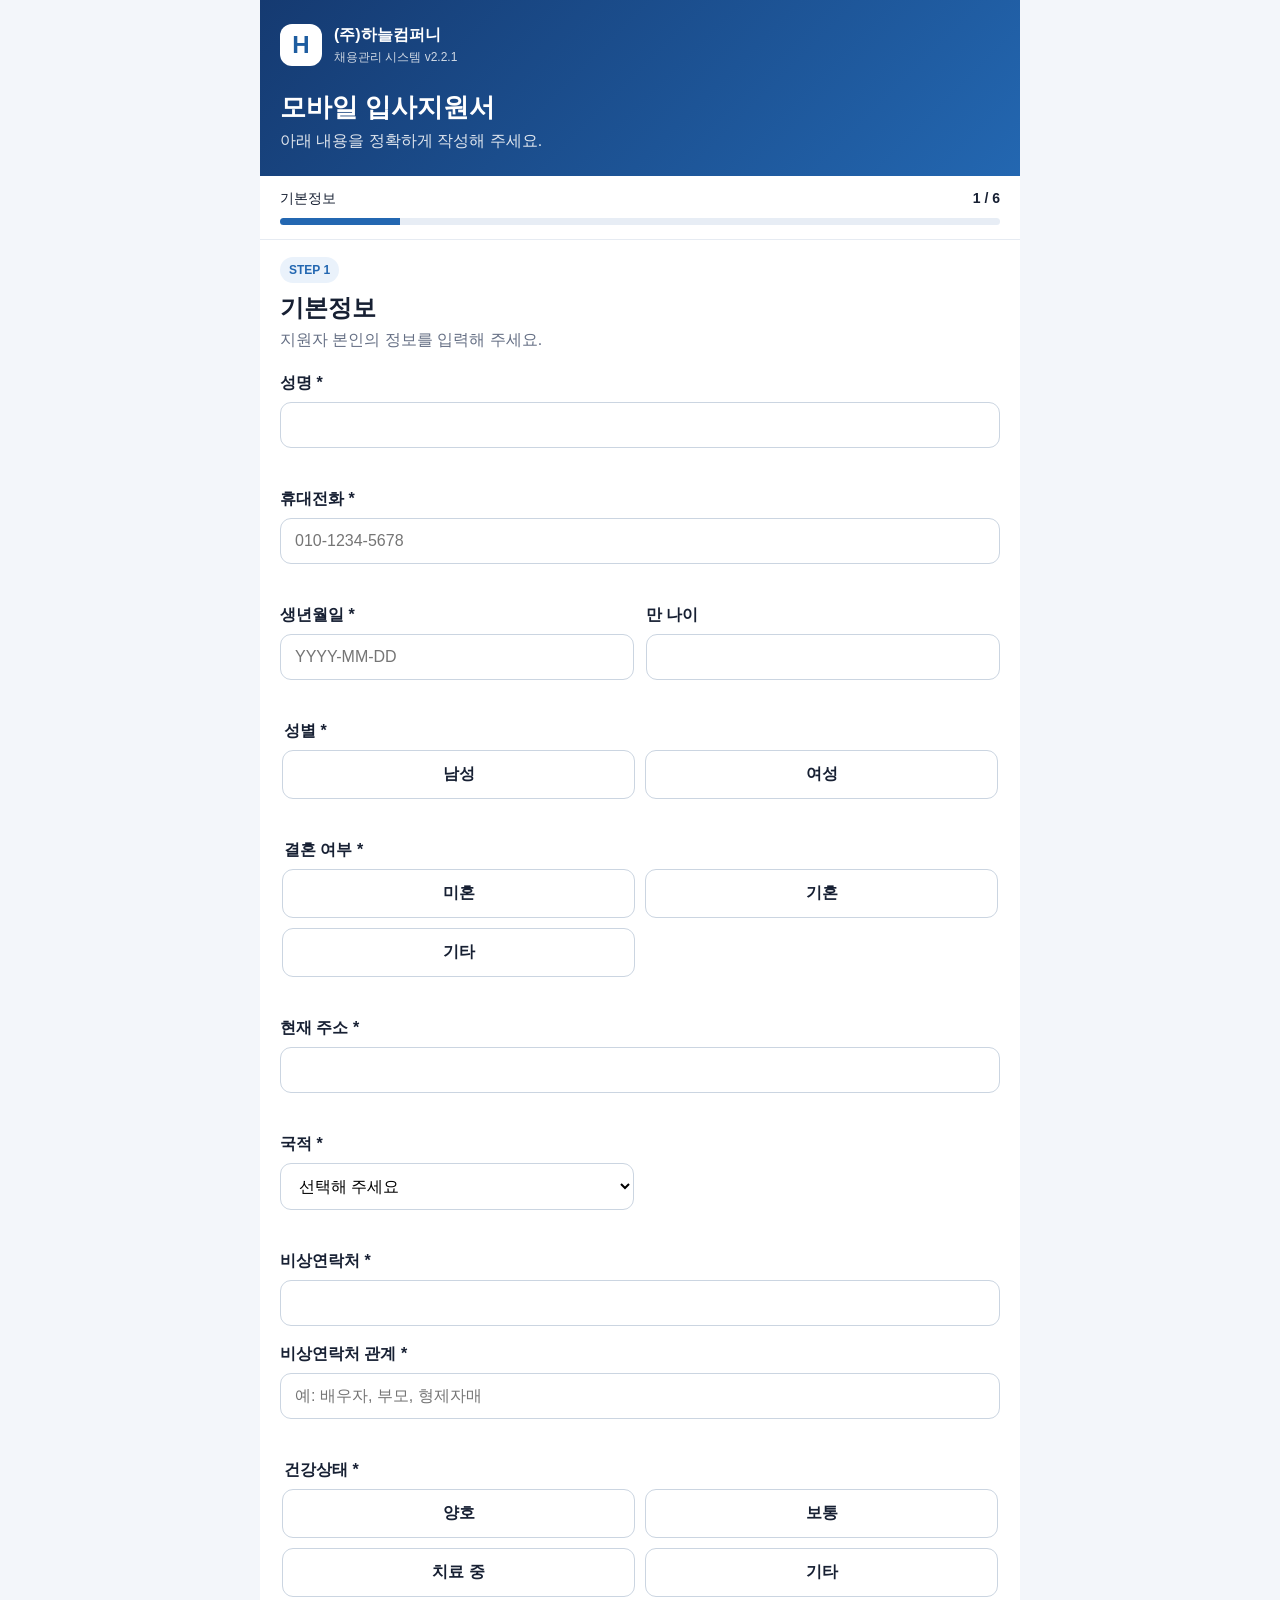
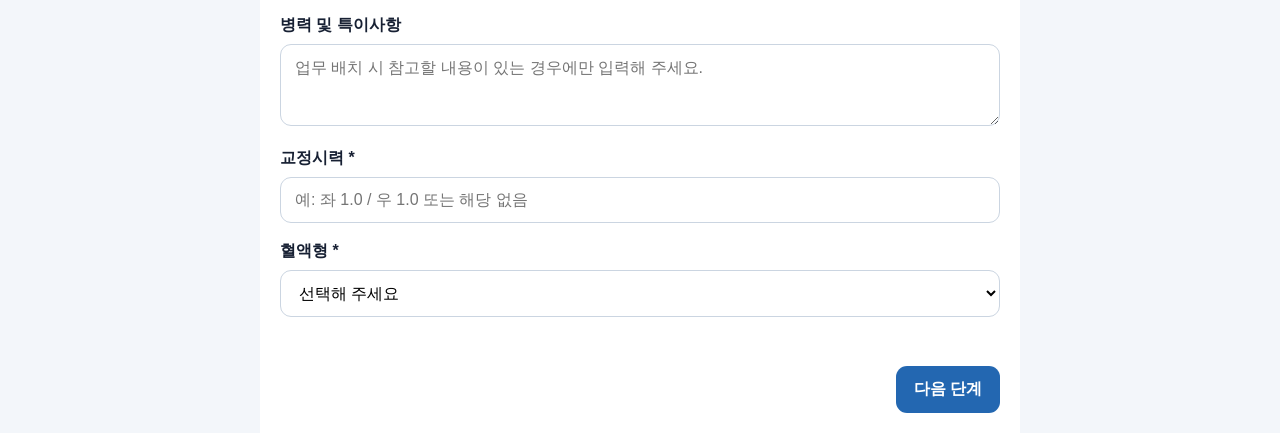
==== commit e544ae37: "v5.6.0" ====
--- a/index.html
+++ b/index.html
@@ -213,6 +213,6 @@
 
 <script src="./js/config.js?v=2.2.1"></script>
 <script src="./js/upload.js?v=2.2.1"></script>
-<script src="./js/script.js?v=5.5.8"></script>
+<script src="./js/script.js?v=5.6.0"></script>
 </body>
 </html>
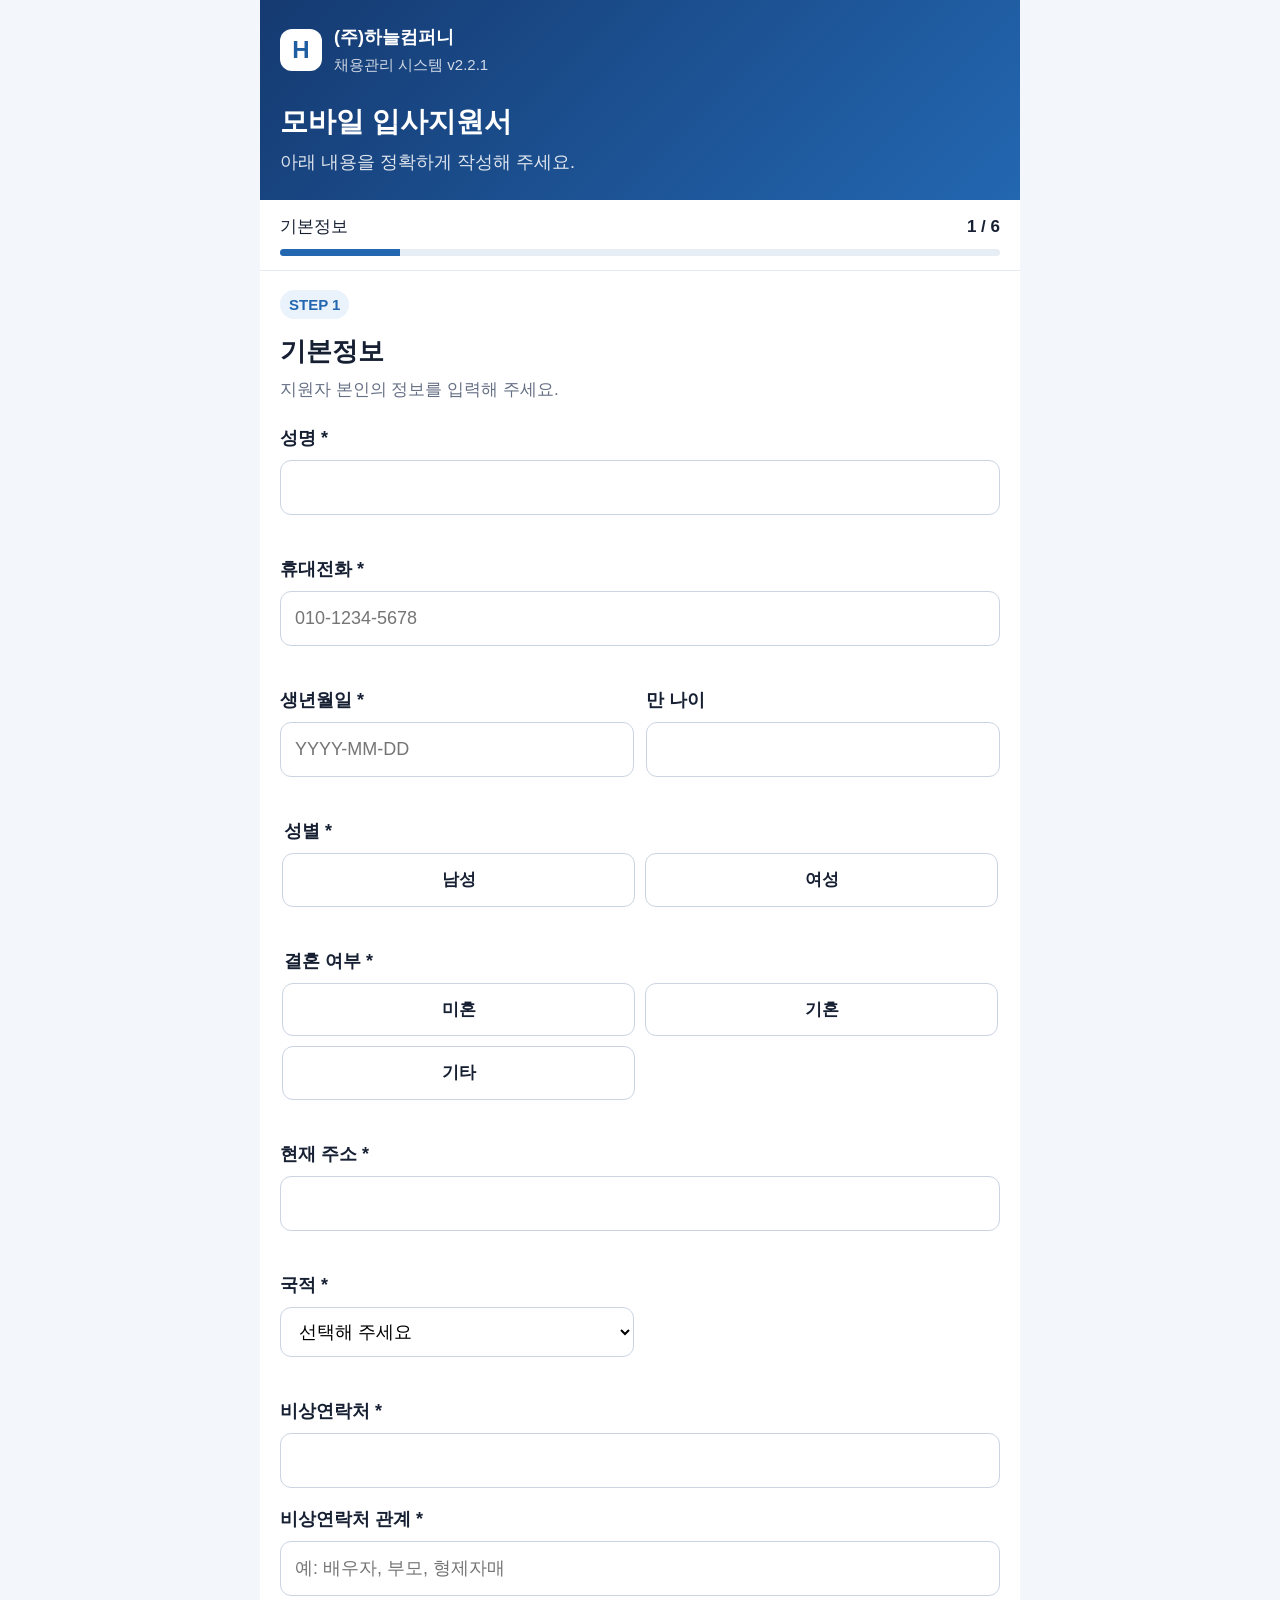
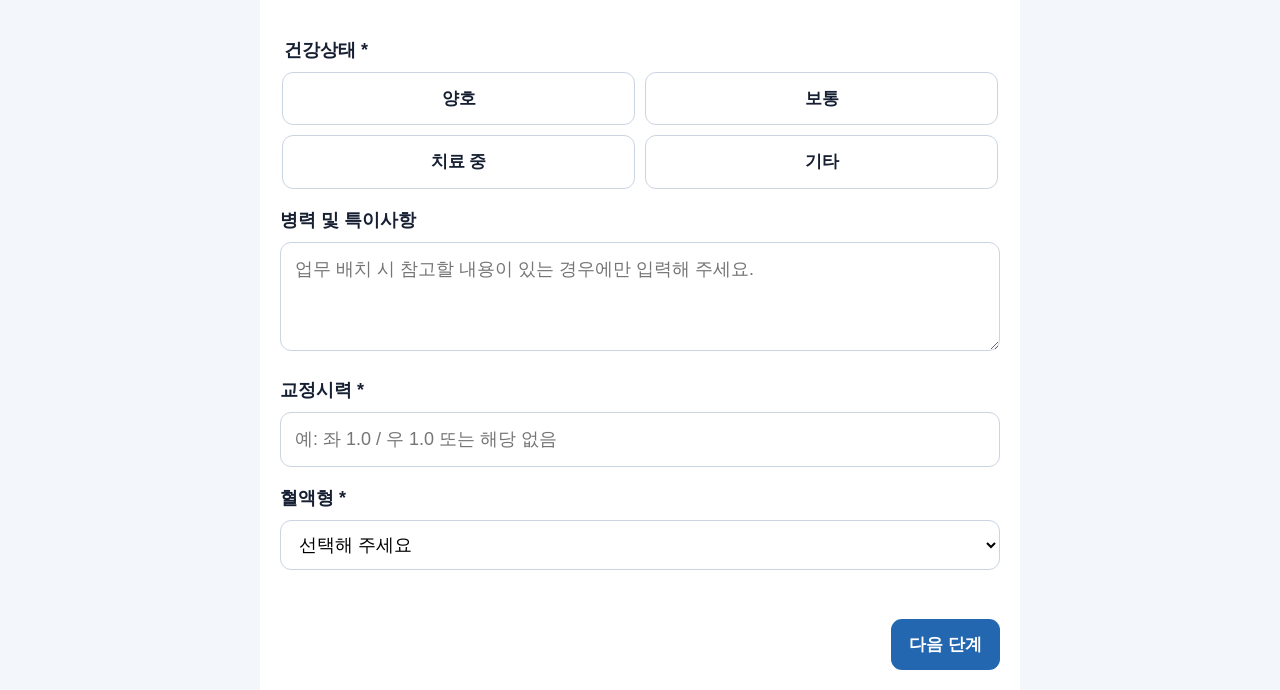
==== commit f385409c: "4대보험 문구수정" ====
--- a/index.html
+++ b/index.html
@@ -3,8 +3,36 @@
 <head>
   <meta charset="UTF-8">
   <meta name="viewport" content="width=device-width, initial-scale=1.0, maximum-scale=1.0, user-scalable=no">
-  <meta name="description" content="(주)하늘컴퍼니 모바일 입사지원서">
-  <title>입사지원서 | (주)하늘컴퍼니</title>
+
+  <title>(주)하늘컴퍼니 공식 모바일 입사지원</title>
+  <meta name="description" content="3분 간편지원 · 사진첨부 · 전자서명">
+  <meta name="robots" content="index,follow">
+  <link rel="canonical" href="https://skyjob.co.kr/">
+
+  <!-- 문자·카카오톡·메신저 링크 미리보기 -->
+  <meta property="og:type" content="website">
+  <meta property="og:locale" content="ko_KR">
+  <meta property="og:site_name" content="(주)하늘컴퍼니">
+  <meta property="og:title" content="(주)하늘컴퍼니 공식 모바일 입사지원">
+  <meta property="og:description" content="3분 간편지원 · 사진첨부 · 전자서명">
+  <meta property="og:url" content="https://skyjob.co.kr/">
+  <meta property="og:image" content="https://skyjob.co.kr/images/skyjob-preview.png">
+  <meta property="og:image:secure_url" content="https://skyjob.co.kr/images/skyjob-preview.png">
+  <meta property="og:image:type" content="image/png">
+  <meta property="og:image:width" content="1536">
+  <meta property="og:image:height" content="1024">
+  <meta property="og:image:alt" content="(주)하늘컴퍼니 모바일 입사지원 안내">
+
+  <!-- 일부 메시지 앱·SNS 호환 -->
+  <meta name="twitter:card" content="summary_large_image">
+  <meta name="twitter:title" content="(주)하늘컴퍼니 공식 모바일 입사지원">
+  <meta name="twitter:description" content="3분 간편지원 · 사진첨부 · 전자서명">
+  <meta name="twitter:image" content="https://skyjob.co.kr/images/skyjob-preview.png">
+
+  <!-- 브라우저 탭 아이콘 -->
+  <link rel="icon" href="./images/skyjob-favicon.svg" type="image/svg+xml">
+  <link rel="apple-touch-icon" href="./images/skyjob-preview.png">
+
   <link rel="stylesheet" href="./css/style.css?v=2.2.1">
 </head>
 <body>
@@ -90,7 +118,7 @@
               <input type="radio" name="insurancePreference" value="입사 후 3개월간 3.3% 사업소득 신고 후 4대보험 가입 희망">
               <span>
                 <strong>2. 3개월간 3.3% 신고 후 4대보험 가입</strong>
-                <small>입사 후 초기 3개월은 3.3% 사업소득 신고 방식으로 진행한 뒤 4대보험 가입을 희망합니다.</small>
+                <small>입사 후 초기 3개월은 3.3% 사업소득 신고 방식으로 진행한 뒤 4대보험 가입을 희망합니다. 3개월 뒤 꼭 담당자에게 연락하여 문의 바랍니다.</small>
               </span>
             </label>
             <label class="insurance-choice">
--- a/css/style.css
+++ b/css/style.css
@@ -128,3 +128,62 @@
 .details-panel>.form-row,.details-panel>.form-group{margin-top:12px}
 .compact-fields .form-group{margin-bottom:0}
 @media(max-width:520px){.work-type-grid{grid-template-columns:repeat(3,1fr)}}
+
+
+/* v2.3.1: 입사지원서 가독성 개선 - 기존 레이아웃 유지, 글자 크기만 확대 */
+body{font-size:17px;line-height:1.5}
+.brand-row span{font-size:14px}
+.app-header h1{font-size:28px}
+.progress-info{font-size:16px}
+.section-heading span{font-size:14px}
+.section-heading h2{font-size:26px}
+.section-heading p{font-size:16px;line-height:1.55}
+.form-group label,.form-group legend{font-size:17px}
+.form-group input,.form-group textarea,.form-group select{font-size:17px}
+.choice-grid span{font-size:16px}
+.field-error{font-size:14px}
+.btn{font-size:16px}
+.btn.small{font-size:14px}
+.career-card h3,.upload-card h3,.preview-card h3{font-size:18px}
+.hint,.photo-result p,.file-item span{font-size:15px;line-height:1.5}
+.insurance-guide{font-size:16px}
+.insurance-choice strong{font-size:17px}
+.insurance-choice small{font-size:15px}
+.information-box p{font-size:15px}
+.preview-row dt,.preview-row dd{font-size:16px}
+.modal-head p{font-size:15px}
+.zoom-control{font-size:16px}
+@media(max-width:520px){
+  body{font-size:17px}
+  .app-header h1{font-size:25px}
+  .section-heading h2{font-size:24px}
+  .form-group label,.form-group legend,.form-group input,.form-group textarea,.form-group select{font-size:17px}
+  .choice-grid span{font-size:16px}
+}
+
+/* v2.3.2: 가독성 2차 확대 - 기존 레이아웃/구조 유지 */
+body{font-size:18px;line-height:1.5}
+.brand-row span{font-size:15px}
+.progress-info{font-size:17px}
+.section-heading span{font-size:15px}
+.section-heading p{font-size:17px;line-height:1.55}
+.form-group label,.form-group legend{font-size:18px}
+.form-group input,.form-group textarea,.form-group select{font-size:18px}
+.choice-grid span{font-size:17px}
+.field-error{font-size:15px}
+.btn{font-size:17px}
+.btn.small{font-size:15px}
+.career-card h3,.upload-card h3,.preview-card h3{font-size:19px}
+.hint,.photo-result p,.file-item span{font-size:16px;line-height:1.5}
+.insurance-guide{font-size:17px}
+.insurance-choice strong{font-size:18px}
+.insurance-choice small{font-size:16px}
+.information-box p{font-size:16px}
+.preview-row dt,.preview-row dd{font-size:17px}
+.modal-head p{font-size:16px}
+.zoom-control{font-size:17px}
+@media(max-width:520px){
+  body{font-size:18px}
+  .form-group label,.form-group legend,.form-group input,.form-group textarea,.form-group select{font-size:18px}
+  .choice-grid span{font-size:17px}
+}
